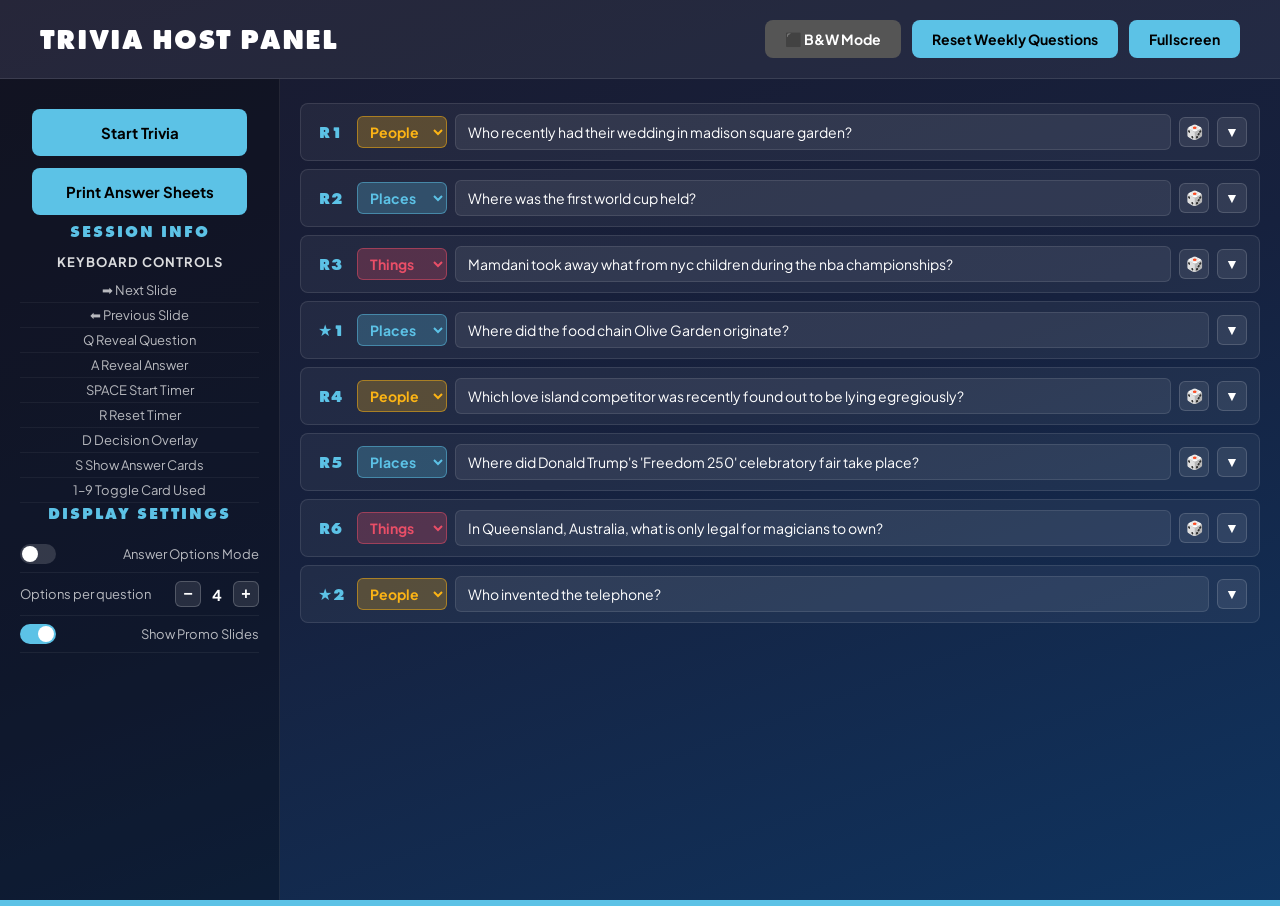
==== index.html @ 0809a180 "adding previous files to repo" ====
<!DOCTYPE html>
<html lang="en">

<head>
  <meta charset="UTF-8">
  <title>Trivia Host</title>
  <link rel="stylesheet" href="style.css">
</head>

<body>

  <div id="editor">

    <header id="editorHeader">
      <h1>Trivia Host Panel</h1>

      <div id="editorHeaderActions">
        <button id="resetWeekly">Reset Weekly Questions</button>
        <button id="fullscreenBtn">Fullscreen</button>
      </div>
    </header>

    <div id="editorLayout">

      <!-- Left side controls -->
      <aside id="editorSidebar">

        <div id="editorActions">
          <button id="startTrivia">Start Trivia</button>
          <button id="printSheetsBtn">Print Answer Sheets</button>
        </div>

        <h3>Session Info</h3>
        <p id="updateNotice" style="display:none;">New weekly trivia available</p>

        <div class="hostTips">
          <h4>Keyboard Controls</h4>
          <ul>
            <li>➡ Next Slide</li>
            <li>⬅ Previous Slide</li>
            <li>Q Reveal Question</li>
            <li>A Reveal Answer</li>
            <li>SPACE Start Timer</li>
            <li>R Reset Timer</li>
            <li>D Decision Overlay</li>
            <li>S Show Answer Cards</li>
            <li>1–9 Toggle Card Used</li>
          </ul>
        </div>

        <h3>Display Settings</h3>

        <div class="settingRow">
          <label class="settingToggle">
            <input type="checkbox" id="toggleAnswerOptions">
            <span class="settingToggleTrack"><span class="settingToggleThumb"></span></span>
            Answer Options Mode
          </label>
        </div>

        <div class="settingRow" id="answerCountRow">
          <label class="settingLabel">Options per question</label>
          <div class="settingCountWrap">
            <button class="settingCountBtn" id="answerCountMinus">−</button>
            <span id="answerCountVal">4</span>
            <button class="settingCountBtn" id="answerCountPlus">+</button>
          </div>
        </div>

        <div class="settingRow">
          <label class="settingToggle">
            <input type="checkbox" id="togglePromos" checked>
            <span class="settingToggleTrack"><span class="settingToggleThumb"></span></span>
            Show Promo Slides
          </label>
        </div>

      </aside>

      <!-- Right side question editor -->
      <main id="editorFields"></main>

    </div>

  </div>

  <div id="presentation" style="display:none">
    <!-- Control Buttons -->
    <button id="backBtn" class="top-left">Main Menu</button>
    <button id="fullscreenBtnPresentation" class="top-right">Fullscreen</button>

    <!-- Slide Content -->
    <div id="slide"></div>

    <!-- Timer Bar -->
    <div id="timerBarContainer">
      <div id="timerTextBg">30 SECONDS</div>
      <div id="timerBar">
        <div id="timerText">30 SECONDS</div>
      </div>
    </div>

    <!-- Decision Overlay -->
    <div id="decisionOverlay" style="display:none;">
      <div id="decisionBox">
        <h2>Choose Your Decision</h2>
        <button id="makePeaceBtn">Make Peace
          <p>1 point each</p>
        </button>
        <button id="doubleBtn">Double or Nothing
          <p>2 points to winner</p>
        </button>
        <img id="decisionGif" src="img/decision.gif" alt="">
      </div>
    </div>
  </div>

  <script src="js/timer.js"></script>
  <script src="js/app.js"></script>
</body>

</html>
---- style.css ----
/* ─── Google Fonts ─────────────────────────────────────────── */
@import url('https://fonts.googleapis.com/css2?family=Nunito:wght@400;700;900&display=swap');
@import url('https://fonts.googleapis.com/css2?family=Plus+Jakarta+Sans:ital,wght@0,200..800;1,200..800&display=swap');

/* ─── Custom Font ───────────────────────────────────────────── */
@font-face {
  font-family: 'PathologicalPT';
  src: url('../fonts/PathologicalPT-ExtraBold.otf') format('opentype');
  font-weight: 900;
  font-style: normal;
}

/* ─── Variables ─────────────────────────────────────────────── */
:root {
  --white: #ffffff;
  --offwhite: rgba(255, 255, 255, 0.85);
  --pill-bg: rgba(255, 255, 255, 0.18);
  --pill-border: rgba(255, 255, 255, 0.6);
  --gold: #ffd94a;
  --cat-people: #FCB415;
  --cat-places: #5CC2E6;
  --cat-things: #E94E67;
}

/* ─── Reset & Base ──────────────────────────────────────────── */
*,
*::before,
*::after {
  box-sizing: border-box;
  margin: 0;
  padding: 0;
}

html,
body {
  height: 100%;
  font-family: 'Plus Jakarta Sans', sans-serif;
  background: #5CC2E6;
  color: var(--white);
  text-align: center;
  overflow: hidden;
}

/* ══════════════════════════════════════════════════════════════
   EDITOR
══════════════════════════════════════════════════════════════ */

#editor {
  background: linear-gradient(160deg, #1a1a2e, #16213e, #0f3460);
  min-height: 100vh;
  overflow-y: auto;
}

#editorHeader {
  display: flex;
  justify-content: space-between;
  align-items: center;
  padding: 20px 40px;
  background: rgba(255, 255, 255, 0.05);
  border-bottom: 1px solid rgba(255, 255, 255, 0.1);
}

#editorHeader h1 {
  font-family: 'PathologicalPT', Plus Jakarta Sans, sans-serif;
  font-size: 28px;
  color: var(--white);
  letter-spacing: 1px;
}

#editorHeaderActions button,
#editorActions button {
  background: #5CC2E6;
  color: #000;
  border: none;
  border-radius: 8px;
  padding: 10px 20px;
  font-family: Plus Jakarta Sans, sans-serif;
  font-weight: 700;
  font-size: 14px;
  cursor: pointer;
  transition: transform 0.15s, background 0.15s;
  margin-left: 8px;
}

#editorHeaderActions button:hover,
#editorActions button:hover {
  background: #7de8ff;
  transform: scale(1.05);
}

/* B&W toggle button */
#bwToggleBtn {
  background: #555 !important;
  color: #fff !important;
}

#bwToggleBtn.active {
  background: #fff !important;
  color: #000 !important;
  outline: 2px solid #fff;
}

#editorActions button {
  width: 90%;
  padding: 14px;
  margin: 6px 0;
  font-size: 15px;
}

#editorLayout {
  display: grid;
  grid-template-columns: 280px 1fr;
  height: calc(100vh - 73px);
}

#editorSidebar {
  background: rgba(0, 0, 0, 0.3);
  padding: 24px 20px;
  border-right: 1px solid rgba(255, 255, 255, 0.08);
  overflow-y: auto;
}

#editorSidebar h3 {
  font-family: 'PathologicalPT', sans-serif;
  font-size: 16px;
  color: #5CC2E6;
  text-transform: uppercase;
  letter-spacing: 2px;
  margin-bottom: 12px;
}

.hostTips h4 {
  font-size: 13px;
  color: var(--offwhite);
  margin-bottom: 8px;
  text-transform: uppercase;
  letter-spacing: 1px;
}

.hostTips ul {
  list-style: none;
  padding: 0;
}

.hostTips li {
  font-size: 13px;
  color: rgba(255, 255, 255, 0.7);
  padding: 4px 0;
  border-bottom: 1px solid rgba(255, 255, 255, 0.05);
}

/* ── Sidebar settings ────────────────────────────────────── */
.settingRow {
  display: flex;
  align-items: center;
  justify-content: space-between;
  padding: 8px 0;
  border-bottom: 1px solid rgba(255, 255, 255, 0.05);
}

.settingLabel {
  font-size: 13px;
  color: rgba(255, 255, 255, 0.7);
}

/* Toggle switch */
.settingToggle {
  display: flex;
  align-items: center;
  gap: 10px;
  font-size: 13px;
  color: rgba(255, 255, 255, 0.7);
  cursor: pointer;
  width: 100%;
}

.settingToggle input[type="checkbox"] {
  display: none;
}

.settingToggleTrack {
  width: 36px;
  height: 20px;
  background: rgba(255, 255, 255, 0.15);
  border-radius: 999px;
  position: relative;
  flex-shrink: 0;
  transition: background 0.2s;
}

.settingToggle input:checked+.settingToggleTrack {
  background: #5CC2E6;
}

.settingToggleThumb {
  position: absolute;
  top: 3px;
  left: 3px;
  width: 14px;
  height: 14px;
  background: #fff;
  border-radius: 50%;
  transition: transform 0.2s;
}

.settingToggle input:checked+.settingToggleTrack .settingToggleThumb {
  transform: translateX(16px);
}

/* Count stepper */
.settingCountWrap {
  display: flex;
  align-items: center;
  gap: 8px;
}

.settingCountBtn {
  width: 26px;
  height: 26px;
  background: rgba(255, 255, 255, 0.1);
  border: 1px solid rgba(255, 255, 255, 0.2);
  border-radius: 6px;
  color: #fff;
  font-size: 16px;
  font-weight: 700;
  cursor: pointer;
  display: flex;
  align-items: center;
  justify-content: center;
  transition: background 0.15s;
  padding: 0;
}

.settingCountBtn:hover {
  background: rgba(255, 255, 255, 0.2);
}

#answerCountVal {
  font-size: 16px;
  font-weight: 700;
  color: #fff;
  min-width: 20px;
  text-align: center;
}

/* B&W sidebar overrides */
body.bw-mode .settingToggleTrack {
  background: #333;
}

body.bw-mode .settingToggle input:checked+.settingToggleTrack {
  background: #fff;
}

body.bw-mode .settingToggleThumb {
  background: #000;
}

body.bw-mode .settingToggle input:checked+.settingToggleTrack .settingToggleThumb {
  background: #000;
}

body.bw-mode .settingCountBtn {
  background: #222;
  border-color: #555;
}

body.bw-mode #answerCountVal {
  color: #fff;
}

#updateNotice {
  background: var(--gold);
  color: #000;
  font-weight: 700;
  border-radius: 6px;
  padding: 8px 12px;
  font-size: 13px;
  margin-bottom: 12px;
}

#editorFields {
  overflow-y: auto;
  padding: 16px 20px;
  display:inline;
  flex-direction: column;
  gap: 6px;
}

/* ── Inline question row ─────────────────────────────────── */
.qrow {
  background: rgba(255, 255, 255, 0.05);
  border: 1px solid rgba(255, 255, 255, 0.1);
  border-radius: 8px;
  margin-top: 8px;
  overflow: hidden;
}

.qrow-main {
  display: flex;
  align-items: center;
  gap: 8px;
  padding: 10px 12px;
}

.qrow-label {
  font-family: 'PathologicalPT', sans-serif;
  font-size: 16px;
  color: #5CC2E6;
  letter-spacing: 1px;
  min-width: 36px;
  flex-shrink: 0;
}

.qrow-cat {
  flex-shrink: 0;
  width: 90px;
  background: rgba(255, 255, 255, 0.08);
  border: 1px solid rgba(255, 255, 255, 0.15);
  border-radius: 6px;
  padding: 5px 8px;
  color: white;
  font-family: Plus Jakarta Sans, sans-serif;
  font-size: 14px;
  font-weight: 700;
  cursor: pointer;
}

/* Category colour tints on the select */
.qrow-cat.cat-people {
  background: rgba(252, 180, 21, 0.25);
  border-color: rgba(252, 180, 21, 0.5);
  color: #FCB415;
}

.qrow-cat.cat-places {
  background: rgba(92, 194, 230, 0.25);
  border-color: rgba(92, 194, 230, 0.5);
  color: #5CC2E6;
}

.qrow-cat.cat-things {
  background: rgba(233, 78, 103, 0.25);
  border-color: rgba(233, 78, 103, 0.5);
  color: #E94E67;
}

.qrow-cat option {
  background: #1a1a2e;
  color: white;
}

.qrow-question {
  flex: 1;
  background: rgba(255, 255, 255, 0.07);
  border: 1px solid rgba(255, 255, 255, 0.1);
  border-radius: 6px;
  padding: 8px 12px;
  color: white;
  font-family: Plus Jakarta Sans, sans-serif;
  font-size: 14px;
  min-width: 0;
}

.qrow-question:focus {
  outline: none;
  border-color: #5CC2E6;
  background: rgba(92, 194, 230, 0.1);
}

.qrow-rand,
.qrow-toggle {
  flex-shrink: 0;
  background: rgba(255, 255, 255, 0.08);
  border: 1px solid rgba(255, 255, 255, 0.15);
  border-radius: 6px;
  color: white;
  font-size: 14px;
  width: 30px;
  height: 30px;
  display: flex;
  align-items: center;
  justify-content: center;
  cursor: pointer;
  padding: 0;
  transition: background 0.15s;
}

.qrow-rand:hover {
  background: rgba(255, 255, 255, 0.18);
}

.qrow-toggle:hover {
  background: rgba(255, 255, 255, 0.18);
}

.qrow-rand:disabled {
  opacity: 0.4;
  cursor: not-allowed;
}

/* Answer row — hidden until toggled */
.qrow-answer {
  padding: 0 10px 8px;
  display: flex;
}

.qrow-answer input {
  flex: 1;
  background: rgba(255, 255, 255, 0.07);
  border: 1px solid rgba(255, 255, 255, 0.1);
  border-radius: 6px;
  padding: 6px 10px;
  color: rgba(255, 255, 255, 0.7);
  font-family: Plus Jakarta Sans, sans-serif;
  font-size: 14px;
}

.qrow-answer input:focus {
  outline: none;
  border-color: #5CC2E6;
  background: rgba(92, 194, 230, 0.1);
  color: white;
}

.qrow-answer.hidden {
  display: none;
}

/* ── Answer options section (shown in answers mode) ───────── */
.qrow-ao-section {
  padding: 8px 10px 10px;
  display: flex;
  flex-direction: column;
  gap: 5px;
  border-top: 1px solid rgba(255, 255, 255, 0.06);
}

.qrow-ao-header {
  display: flex;
  align-items: center;
  justify-content: space-between;
  margin-bottom: 4px;
}

.qrow-ao-title {
  font-size: 11px;
  font-weight: 700;
  text-transform: uppercase;
  letter-spacing: 1px;
  color: rgba(255, 255, 255, 0.4);
}

.qrow-ao-randall {
  background: rgba(255, 255, 255, 0.08);
  border: 1px solid rgba(255, 255, 255, 0.15);
  border-radius: 6px;
  color: white;
  font-size: 12px;
  font-weight: 700;
  padding: 3px 8px;
  cursor: pointer;
  transition: background 0.15s;
}

.qrow-ao-randall:hover {
  background: rgba(255, 255, 255, 0.18);
}

.qrow-aorow {
  display: flex;
  align-items: center;
  gap: 6px;
}

.qrow-ao-label {
  font-family: Plus Jakarta Sans, sans-serif;
  font-size: 12px;
  font-weight: 700;
  color: rgba(255, 255, 255, 0.35);
  min-width: 16px;
  text-align: center;
  flex-shrink: 0;
}

.qrow-ao-input {
  flex: 1;
  background: rgba(255, 255, 255, 0.07);
  border: 1px solid rgba(255, 255, 255, 0.1);
  border-radius: 6px;
  padding: 5px 10px;
  color: rgba(255, 255, 255, 0.7);
  font-family: Plus Jakarta Sans, sans-serif;
  font-size: 13px;
}

.qrow-ao-input:focus {
  outline: none;
  border-color: #5CC2E6;
  background: rgba(92, 194, 230, 0.1);
  color: white;
}

.qrow-ao-rand {
  flex-shrink: 0;
  background: rgba(255, 255, 255, 0.08);
  border: 1px solid rgba(255, 255, 255, 0.15);
  border-radius: 6px;
  color: white;
  font-size: 13px;
  width: 28px;
  height: 28px;
  display: flex;
  align-items: center;
  justify-content: center;
  cursor: pointer;
  padding: 0;
  transition: background 0.15s;
}

.qrow-ao-rand:hover {
  background: rgba(255, 255, 255, 0.18);
}

/* B&W overrides */
body.bw-mode .qrow-ao-section {
  border-top-color: #444;
}

body.bw-mode .qrow-ao-input {
  background: #222;
  border-color: #555;
  color: #fff;
}

body.bw-mode .qrow-ao-rand,
body.bw-mode .qrow-ao-randall {
  background: #333;
  border-color: #666;
  color: #fff;
}

/* ── Answer options section (shown in answers mode) ───────── */
.qrow-ao-section {
  padding: 8px 10px 10px;
  display: flex;
  flex-direction: column;
  gap: 5px;
  border-top: 1px solid rgba(255, 255, 255, 0.06);
}

.qrow-ao-header {
  display: flex;
  align-items: center;
  justify-content: space-between;
  margin-bottom: 4px;
}

.qrow-ao-title {
  font-size: 11px;
  font-weight: 700;
  text-transform: uppercase;
  letter-spacing: 1px;
  color: rgba(255, 255, 255, 0.4);
}

.qrow-ao-randall {
  background: rgba(255, 255, 255, 0.08);
  border: 1px solid rgba(255, 255, 255, 0.15);
  border-radius: 6px;
  color: white;
  font-size: 12px;
  font-weight: 700;
  padding: 3px 8px;
  cursor: pointer;
  transition: background 0.15s;
}

.qrow-ao-randall:hover {
  background: rgba(255, 255, 255, 0.18);
}

.qrow-aorow {
  display: flex;
  align-items: center;
  gap: 6px;
}

.qrow-ao-label {
  font-family: Plus Jakarta Sans, sans-serif;
  font-size: 12px;
  font-weight: 700;
  color: rgba(255, 255, 255, 0.35);
  min-width: 16px;
  text-align: center;
  flex-shrink: 0;
}

.qrow-ao-input {
  flex: 1;
  background: rgba(255, 255, 255, 0.07);
  border: 1px solid rgba(255, 255, 255, 0.1);
  border-radius: 6px;
  padding: 5px 10px;
  color: rgba(255, 255, 255, 0.7);
  font-family: Plus Jakarta Sans, sans-serif;
  font-size: 13px;
}

.qrow-ao-input:focus {
  outline: none;
  border-color: #5CC2E6;
  background: rgba(92, 194, 230, 0.1);
  color: white;
}

/* B&W editor overrides for qrow */
body.bw-mode .qrow {
  background: #111;
  border-color: #444;
}

body.bw-mode .qrow-label {
  color: #fff;
}

body.bw-mode .qrow-cat {
  background: #222 !important;
  border-color: #555 !important;
  color: #fff !important;
}

body.bw-mode .qrow-question,
body.bw-mode .qrow-answer input {
  background: #222;
  border-color: #555;
  color: #fff;
}

body.bw-mode .qrow-rand,
body.bw-mode .qrow-toggle {
  background: #333;
  border-color: #666;
  color: #fff;
}

/* ══════════════════════════════════════════════════════════════
   PRESENTATION
══════════════════════════════════════════════════════════════ */
#presentation {
  position: relative;
  width: 100vw;
  height: 100vh;
  background: var(--cat-places);
  background-image: url("img/slides_background.png");
  background-size: cover;
  background-position: center;
  background-repeat: no-repeat;
  /* default */
  overflow: hidden;
  display: flex;
  flex-direction: column;
  align-items: center;
  transition: background 0.4s ease;
}

/* Category background colours */
#presentation.cat-people {
  background: var(--cat-people);
}

#presentation.cat-places {
  background: var(--cat-places);
}

#presentation.cat-things {
  background: var(--cat-things);
}

/* Radial highlight */
#presentation::before {
  content: '';
  position: absolute;
  inset: 0;
  background: radial-gradient(ellipse 70% 55% at 50% 45%,
      rgba(255, 255, 255, 0.13) 0%, transparent 70%);
  pointer-events: none;
  z-index: 0;
}

/* ── B&W mode ─────────────────────────────────────────────── */

/* Editor in B&W */
body.bw-mode #editor {
  background: #000;
}

body.bw-mode #editorHeader {
  background: #111;
  border-bottom-color: #444;
}

body.bw-mode #editorHeader h1 {
  color: #fff;
}

body.bw-mode #editorSidebar {
  background: #111;
  border-right-color: #444;
}

body.bw-mode #editorSidebar h3 {
  color: #fff;
}

body.bw-mode .hostTips li {
  color: #ccc;
  border-bottom-color: #333;
}

body.bw-mode .hostTips h4 {
  color: #fff;
}

body.bw-mode .questionCard {
  background: #111;
  border-color: #444;
}

body.bw-mode .questionCard h3 {
  color: #fff;
}

body.bw-mode .questionCard label {
  color: #aaa;
}

body.bw-mode .questionCard input,
body.bw-mode .questionCard select {
  background: #222;
  border-color: #555;
  color: #fff;
}

body.bw-mode .questionCard select option {
  background: #222;
}

body.bw-mode #editorHeaderActions button,
body.bw-mode #editorActions button {
  background: #fff;
  color: #000;
}

body.bw-mode #editorHeaderActions button:hover,
body.bw-mode #editorActions button:hover {
  background: #ddd;
}

body.bw-mode #bwToggleBtn {
  background: #fff !important;
  color: #000 !important;
}

body.bw-mode #bwToggleBtn.active {
  background: #fff !important;
  color: #000 !important;
  outline: 2px solid #fff;
}

/* Presentation in B&W — black bg, white fg */
body.bw-mode #presentation,
body.bw-mode #presentation.cat-people,
body.bw-mode #presentation.cat-places,
body.bw-mode #presentation.cat-things {
  background: #000;
}

body.bw-mode #presentation::before {
  display: none;
}

body.bw-mode #slide h1,
body.bw-mode .tutorial-text,
body.bw-mode .promo {
  color: #fff;
}

body.bw-mode #answer {
  background: #fff;
  color: #000;
}

body.bw-mode #timerBarContainer {
  background: rgba(255, 255, 255, 0.1);
  border-color: #fff;
}

body.bw-mode #timerBar {
  background: #fff;
}

body.bw-mode #timerTextBg {
  color: #000;
}

body.bw-mode #timerText {
  color: #000;
}

/* B&W cat pill */
body.bw-mode .cat-pill {
  background: rgba(255, 255, 255, 0.12);
  border-color: rgba(255, 255, 255, 0.5);
}

body.bw-mode .cat-pill-icon img {
  filter: brightness(0) invert(1);
}

body.bw-mode .cat-pill-label {
  color: #fff;
}

/* B&W promo frame + score gif */
body.bw-mode .promo-frame {
  background: rgba(255, 255, 255, 0.08);
  border-color: rgba(255, 255, 255, 0.4);
}

body.bw-mode .score-gif {
  filter: grayscale(1) contrast(1.2);
}

/* B&W progress items — colours set by JS, badge filter only */
body.bw-mode .prog-badge {
  filter: brightness(0) invert(1) !important;
}

body.bw-mode .top-left,
body.bw-mode .top-right {
  background: rgba(255, 255, 255, 0.12);
  color: #fff;
  border-color: rgba(255, 255, 255, 0.5);
}

body.bw-mode #decisionOverlay {
  background: rgba(0, 0, 0, 0.95);
}

body.bw-mode #decisionBox {
  background: #111;
  border-color: #fff;
}

body.bw-mode #decisionBox h2 {
  color: #fff;
}

body.bw-mode #decisionBox button {
  background: #fff;
  color: #000;
}

body.bw-mode #decisionBox button:hover {
  background: #ddd;
  color: #000;
}


/* ── Progress Indicator ───────────────────────────────────── */
#progressBar {
  display: flex;
  align-items: center;
  justify-content: center;
  gap: 14px;
  padding-top: 26px;
  z-index: 10;
  position: relative;
  transition: opacity 0.25s;
}

#progressBar.hidden {
  opacity: 0;
  pointer-events: none;
}

/* Base item */
.prog-item {
  position: relative;
  width: 5rem;
  height: 5rem;
  display: flex;
  align-items: center;
  justify-content: center;
  transition: transform 0.3s;
}

/* Badge hidden on future + done items */
.prog-badge {
  display: none;
}

/* Number: semi-transparent white so it's visible against any category bg */
.prog-item-number {
  position: relative;
  z-index: 2;
  font-family: Plus Jakarta Sans, sans-serif;
  font-weight: 900;
  font-size: 3rem;
  line-height: 1;
  margin-top: 0.1rem;
  color: rgba(255, 255, 255, 0.45);
  transition: color 0.4s;
}

/* Done: full white */
.prog-item.done .prog-item-number {
  color: rgba(255, 255, 255, 1);
}

/* Active: badge shown, scaled up, number colour set by JS to punch through */
.prog-item.active {
  transform: scale(1.18);
}

.prog-item.active .prog-badge {
  display: block;
  position: absolute;
  inset: 0;
  width: 100%;
  height: 100%;
  background-image: url('../img/badge.svg');
  background-size: contain;
  background-repeat: no-repeat;
  background-position: center;
  filter: brightness(0) invert(1);
  z-index: 1;
}

.prog-item.active .prog-item-number {
  color: var(--white);
  /* fallback; JS overrides with category colour */
}

/* Bonus items: same rules, larger star glyph */
.prog-item.bonus {
  width: 5rem;
  height: 5rem;
}

.prog-item.bonus .prog-item-number {
  margin-top: -1rem;
  font-size: 4rem;
}


/* ── Slide Content ────────────────────────────────────────── */
/* Question slides: centred between progress bar top and timer bottom */
#slide {
  position: absolute;
  top: 108px;
  /* below progress bar */
  bottom: 3rem;
  /* above timer */
  left: 0;
  right: 0;
  display: flex;
  flex-direction: column;
  justify-content: center;
  align-items: center;
  padding: 0 80px;
  z-index: 5;
}

/* Non-question slides take full height */
#slide.full-height {
  top: 0;
  bottom: 0;
}

/* ── Category pill ───────────────────────────────────────── */
.cat-pill {
  display: inline-flex;
  align-items: center;
  gap: 10px;
  background: rgba(255, 255, 255, 0.22);
  border: 1.5px solid rgba(255, 255, 255, 0.5);
  border-radius: 999px;
  padding: 8px 22px 8px 14px;
  margin-bottom: 22px;
  backdrop-filter: blur(4px);
}

.cat-pill-icon {
  display: flex;
  align-items: center;
  justify-content: center;
  width: 3rem;
  height: 3rem;
  flex-shrink: 0;
}

.cat-pill-icon img {
  filter: brightness(0) invert(1);
  width: 3rem;
  height: 3rem;
  object-fit: contain;
}

.cat-pill-label {
  font-family: Plus Jakarta Sans, sans-serif;
  font-weight: 700;
  font-size: 1.8rem;
  color: rgba(255, 255, 255, 0.9);
  letter-spacing: 2px;
  text-transform: uppercase;
}

/* ── Title frame (first slide + last slide) ─────────────── */
.title-frame {
  position: relative;
  width: auto;
  height: 100%;
  aspect-ratio: 16 / 9;
  display: flex;
  align-items: center;
  justify-content: center;
  flex-direction: column;
}

.title-img {
  position: relative;
  width: 100%;
  height: 100%;
  object-fit: cover;
  display: block;
  transition: opacity 0.4s ease;
}

.logo-frame {
  display: flex;
  align-items: center;
  justify-content: center;
  flex-direction: row;
  height: 13rem;
}

/* LIARS TRIVIA */
.title-gif {
  position: absolute;
  top: 14.7rem;
  left: 41.1rem;
  height: 23.8rem;
  width: auto;
  rotate: -10deg;
}

/* COMEDY SHOW */
/* .title-gif-wrapper {
  height: 23.8rem;
  width:17rem;
  aspect-ratio: 1 / 1;
  display: flex;
  justify-content: center;
} */

/* .title-gif {
  position:relative;
  height: 100%;
  width: auto;
} */

/* ── Promo frame (promo slides + score slide) ─────────────── */
.promo-frame {
  width: clamp(560px, 82vw, 1200px);
  aspect-ratio: 16 / 9;
  background: rgba(255, 255, 255, 0.15);
  border: 2px solid rgba(255, 255, 255, 0.45);
  border-radius: 16px;
  overflow: hidden;
  margin-bottom: 20px;
  display: flex;
  align-items: center;
  justify-content: center;
  backdrop-filter: blur(4px);
}

.promo-img {
  width: 100%;
  height: 100%;
  object-fit: cover;
  display: block;
  transition: opacity 0.4s ease;
}

/* ── Score slide header ───────────────────────────────────── */
.score-header {
  display: flex;
  align-items: center;
  justify-content: center;
  gap: 20px;
  margin-bottom: 24px;
}

.score-gif {
  height: 12rem;
  width: auto;
  flex-shrink: 0;
}

#slide h1 {
  font-family: 'PathologicalPT', Plus Jakarta Sans, sans-serif;
  font-weight: 900;
  font-size: clamp(36px, 6vw, 80px);
  line-height: 1.05;
  text-transform: uppercase;
  color: var(--white);
  letter-spacing: 1px;
  max-width: 90%;
  transition: filter 0.5s ease, opacity 0.5s ease;
}

/* Question text blur — removed when revealed */
#slide h1.blurred {
  filter: blur(18px);
  opacity: 0.6;
  user-select: none;
}

#slide h1.title-text {
  font-size: 8rem;
  line-height: 1.05;
  color: #fefaef;
}

#slide h2.subtitle-text {
  font-size: 4rem;
  /* line-height: 1.05; */
  color: #fefaef;
  width: 100%;
}

.tutorial-text {
  font-size: clamp(28px, 4vw, 56px) !important;
  font-family: Plus Jakarta Sans, sans-serif !important;
  font-weight: 900 !important;
  text-transform: none !important;
}

.tutorial-frame {
  width: clamp(560px, 82vw, 1200px);
  aspect-ratio: 16 / 9;
  background: rgba(255, 255, 255, 0.15);
  border: 2px solid rgba(255, 255, 255, 0.45);
  border-radius: 16px;
  overflow: hidden;
  margin-bottom: 20px;
  margin-top: 20px;
  display: flex;
  align-items: center;
  justify-content: center;
  backdrop-filter: blur(4px);
}

.tutorial-img {
  width: 100%;
  height: 100%;
  object-fit: cover;
  display: block;
  transition: opacity 0.4s ease;
}

.promo {
  font-family: 'PathologicalPT', sans-serif !important;
  font-size: clamp(24px, 3.5vw, 52px) !important;
  color: var(--white);
  text-transform: uppercase;
}

#answer {
  font-family: Plus Jakarta Sans, sans-serif;
  font-weight: 900;
  font-size: clamp(24px, 3.5vw, 48px);
  color: rgba(255, 255, 255, 0.95);
  background: rgba(255, 255, 255, 0.22);
  border-radius: 12px;
  padding: 10px 36px;
  margin-top: 28px;
  transition: opacity 0.4s;
  backdrop-filter: blur(4px);
}

/* ── Slide Entrance Motion ─────────────────────────────────── */

#slide {
  transition: opacity 0.25s ease;
}

.slide-enter {
  animation: slideEnter 420ms cubic-bezier(.2,.8,.2,1);
}

.question-animate {
  animation: questionFadeUp 520ms cubic-bezier(.2,.8,.2,1);
}

.answer-cards-grid .answer-card {
  opacity: 0;
  animation:
    cardFloat var(--float-dur, 5s) ease-in-out infinite,
    cardEnter 520ms cubic-bezier(.2,.8,.2,1) forwards;
  animation-delay:
    var(--float-delay, 0s),
    calc(var(--card-stagger, 0) * 80ms);
}

#questionText,
#answer {
  transition: opacity 0.35s ease, transform 0.35s ease, filter 0.35s ease;
}

#answer {
  transform: translateY(10px);
}

#answer[style*="opacity: 1"] {
  transform: translateY(0);
}

/* ── Keyframes ─────────────────────────────────────────────── */

@keyframes slideEnter {
  0% {
    opacity: 0;
    transform: translateY(18px) scale(0.99);
  }
  100% {
    opacity: 1;
    transform: translateY(0) scale(1);
  }
}

@keyframes questionFadeUp {
  0% {
    opacity: 0;
    transform: translateY(16px);
    filter: blur(10px);
  }
  100% {
    opacity: 1;
    transform: translateY(0);
    filter: blur(0);
  }
}

@keyframes cardEnter {
  0% {
    opacity: 0;
    transform: rotate(var(--card-rot, 0deg)) translateY(28px) scale(0.94);
  }
  100% {
    opacity: 1;
    transform: rotate(var(--card-rot, 0deg)) translateY(0) scale(1);
  }
}


/* ── Timer Bar — fixed to lower third ────────────────────── */
#timerBarContainer {
  position: absolute;
  bottom: 40px;
  left: 50%;
  transform: translateX(-50%);
  width: 80%;
  max-width: 1200px;
  height: 120px;
  background: var(--pill-bg);
  border: 2.5px solid var(--pill-border);
  border-radius: 32px;
  overflow: visible;
  /* allow pulse to grow slightly outside */
  z-index: 10;
  transition: opacity 0.3s;
  overflow: hidden;
}

#timerBar {
  position: absolute;
  top: 0;
  left: 0;
  height: 100%;
  width: 100%;
  background: rgba(255, 255, 255, 1);
  /* border-radius: 30px; */
  transition: width 1s linear;
  transform-origin: center;
  overflow: hidden;
  /* clip the inner timerText to the bar's bounds */
}

/* Pulse on low time — size only, no colour change */
@keyframes timerPulse {

  0% {
    transform: scale(1, 1);
    box-shadow: none;
  }
  30% {
    transform: scale(1.4, 1.5);
    box-shadow: 0 0 0 4px rgba(255, 255, 255, 0.3);
  }
  70% {
    transform: scale(1, 1);
    box-shadow: none;
  }
}

#timerTextBg.pulse {
  animation: timerPulse 1s ease-in-out infinite;
}

#timerTextBg {
  position: absolute;
  inset: 0;
  display: flex;
  align-items: center;
  justify-content: center;
  font-family: Plus Jakarta Sans, sans-serif;
  font-weight: 900;
  font-size: 4rem;
  color: rgba(255, 255, 255, 0.9);
  letter-spacing: 3px;
  text-transform: uppercase;
  pointer-events: none;
  z-index: 0;
}

/* Foreground text — inside the bar, clipped to white area, shows dark colour.
   Width matches the container so text stays centred as the bar shrinks. */
#timerText {
  position: absolute;
  top: 0;
  left: 0;
  bottom: 0;
  /* Stretch to the container width regardless of the bar's current width */
  width: 80vw;
  max-width: 1200px;
  display: flex;
  align-items: center;
  justify-content: center;
  font-family: Plus Jakarta Sans, sans-serif;
  font-weight: 900;
  font-size: 4rem;
  color: var(--pill-bg);
  letter-spacing: 3px;
  text-transform: uppercase;
  pointer-events: none;
  z-index: 1;
}


/* ── Slide GIF ────────────────────────────────────────────── */
#questionWrap {
  position: relative;
  display: flex;
  justify-content: center;
  align-items: center;
}

#slideGif {
  position: absolute;
  /* centred over the question text */
  top: 50%;
  left: 50%;
  transform: translate(-50%, -50%);
  height: 26rem;
  width: auto;
  border-radius: 12px;
  z-index: 10;
  pointer-events: none;
  opacity: 1;
  transition: opacity 0.4s ease;
}

/* B&W AO section overrides */
body.bw-mode .qrow-ao-section {
  border-top-color: #444;
}

body.bw-mode .qrow-ao-input {
  background: #222;
  border-color: #555;
  color: #fff;
}

body.bw-mode .qrow-ao-randall {
  background: #333;
  border-color: #666;
  color: #fff;
}

/* ── Answer Cards (In-Question Mode) ───────────────────────── */

.question-wrap-with-cards {
  display: flex;
  flex-direction: column;
  align-items: center;
  gap: 2rem;
  width: 100%;
  max-width: 1200px;
  margin: 0 auto;
}

.answer-cards-grid {
  width: auto;
  display: grid;
  grid-template-columns: repeat(3, minmax(18rem, 1fr));
  gap: 1.2rem;
}

.answer-card {
  perspective: 1200px;
  width: 100%;
  min-height: 120px;
  aspect-ratio: 1 / 1;
  cursor: pointer;
  transform: rotate(var(--card-rot, 0deg));
  animation: cardFloat var(--float-dur, 5s) ease-in-out infinite;
  animation-delay: var(--float-delay, 0s);
  transition: opacity 0.25s ease;
}

.answer-card.used {
  opacity: 0.38 !important;
}

.answer-card-inner {
  position: relative;
  width: 100%;
  height: 100%;
  min-height: 120px;
  transition: transform 0.7s cubic-bezier(.2,.8,.2,1);
  transform-style: preserve-3d;
}

.answer-card.flipped .answer-card-inner {
  transform: rotateY(180deg);
}

.answer-card-face {
  position: absolute;
  inset: 0;
  border-radius: 22px;
  display: flex;
  align-items: center;
  justify-content: center;
  padding: 1.2rem 1.4rem;
  backface-visibility: hidden;
  -webkit-backface-visibility: hidden;
  box-shadow: 0 12px 40px rgba(0,0,0,0.22);
  text-align: center;
  overflow: hidden;
}

.answer-card-front {
  background: rgba(255,255,255,0.12);
  border: 2px solid rgba(255,255,255,0.18);
  backdrop-filter: blur(10px);
}

.answer-card-back {
  background: rgba(255,255,255,0.96);
  color: #111;
  transform: rotateY(180deg);
}

.answer-card-text {
  font-size: clamp(2.8rem, 1.8vw, 1.4rem);
  font-weight: 700;
  line-height: 1.25;
}

/* B&W mode */
body.bw-mode .answer-card-front {
  background: #000;
  border: 2px solid rgba(255,255,255,0.8);
  backdrop-filter: none;
}

body.bw-mode .answer-card-back {
  background: #fff;
}

body.bw-mode .answer-card-text {
  color: #000;
}

/* ── Sprite Sheet Front ────────────────────────────────────── */

.answer-card-sprite {
  height: min(16rem, 22vh);
  width: auto;
  aspect-ratio: 4 / 3;
  background-image: url("img/question.png");
  background-repeat: no-repeat;
  background-size: 500% 3000%;
  background-position:
    calc(var(--sprite-col) * 25%)
    calc(var(--sprite-row) * (100% / 29));
  image-rendering: auto;
  filter: drop-shadow(0 6px 14px rgba(0,0,0,0.2));
}

/* ── Motion ─────────────────────────────────────────────────── */

@keyframes cardFloat {
  0%   { transform: rotate(var(--card-rot, 0deg)) translate(0px, 0px); }
  25%  { transform: rotate(calc(var(--card-rot, 0deg) + 0.4deg)) translate(var(--float-x, 6px), calc(var(--float-y, 4px) * -0.5)); }
  50%  { transform: rotate(calc(var(--card-rot, 0deg) - 0.3deg)) translate(calc(var(--float-x, 6px) * -0.4), var(--float-y, 4px)); }
  75%  { transform: rotate(calc(var(--card-rot, 0deg) + 0.25deg)) translate(calc(var(--float-x, 6px) * 0.5), calc(var(--float-y, 4px) * -0.35)); }
  100% { transform: rotate(var(--card-rot, 0deg)) translate(0px, 0px); }
}

/* Optional hover lift */
.answer-card:hover {
  filter: brightness(1.04);
}

/* Responsive */
@media (max-width: 900px) {
  .answer-cards-grid {
    grid-template-columns: 1fr;
  }

  .answer-card,
  .answer-card-inner {
    min-height: 100px;
  }

  .answer-card-sprite {
    width: 60px;
    height: 60px;
  }
}

/* ── Sidebar setting rows ─────────────────────────────────── */
.settingRow {
  display: flex;
  align-items: center;
  justify-content: space-between;
  padding: 8px 0;
  border-bottom: 1px solid rgba(255, 255, 255, 0.06);
}

.settingLabel {
  font-size: 13px;
  color: rgba(255, 255, 255, 0.7);
}

.settingToggle {
  display: flex;
  align-items: center;
  gap: 10px;
  font-size: 13px;
  color: rgba(255, 255, 255, 0.7);
  cursor: pointer;
  user-select: none;
  width: 100%;
  justify-content: space-between;
}

.settingToggle input {
  display: none;
}

.settingToggleTrack {
  width: 36px;
  height: 20px;
  background: rgba(255, 255, 255, 0.15);
  border-radius: 999px;
  position: relative;
  transition: background 0.2s;
  flex-shrink: 0;
}

.settingToggle input:checked+.settingToggleTrack {
  background: #5CC2E6;
}

.settingToggleThumb {
  position: absolute;
  top: 2px;
  left: 2px;
  width: 16px;
  height: 16px;
  background: #fff;
  border-radius: 50%;
  transition: transform 0.2s;
}

.settingToggle input:checked+.settingToggleTrack .settingToggleThumb {
  transform: translateX(16px);
}

.settingCountWrap {
  display: flex;
  align-items: center;
  gap: 8px;
}

.settingCountBtn {
  background: rgba(255, 255, 255, 0.1);
  border: 1px solid rgba(255, 255, 255, 0.2);
  border-radius: 6px;
  color: white;
  width: 26px;
  height: 26px;
  font-size: 16px;
  cursor: pointer;
  display: flex;
  align-items: center;
  justify-content: center;
  transition: background 0.15s;
  padding: 0;
}

.settingCountBtn:hover {
  background: rgba(255, 255, 255, 0.2);
}

#answerCountVal {
  font-size: 15px;
  font-weight: 700;
  color: white;
  min-width: 16px;
  text-align: center;
}

/* B&W sidebar overrides */
body.bw-mode .settingToggleTrack {
  background: #333;
}

body.bw-mode .settingToggle input:checked+.settingToggleTrack {
  background: #fff;
}

body.bw-mode .settingToggleThumb {
  background: #000;
}

body.bw-mode .settingToggle input:checked+.settingToggleTrack .settingToggleThumb {
  background: #000;
}

body.bw-mode .settingCountBtn {
  background: #222;
  border-color: #555;
}

body.bw-mode .settingLabel,
body.bw-mode .settingToggle {
  color: #ccc;
}

/* ── Answer Option Cards ─────────────────────────────────── */
.answer-options-wrap {
  position: absolute;
  bottom: 130px;
  /* above timer */
  left: 50%;
  transform: translateX(-50%);
  display: flex;
  gap: 16px;
  z-index: 20;
  width: 90%;
  max-width: 1100px;
  justify-content: center;
}

.answer-option-card {
  background: var(--white);
  border-radius: 20px;
  flex: 1;
  min-width: 0;
  padding: 20px 16px 20px;
  display: flex;
  flex-direction: column;
  align-items: center;
  justify-content: center;
  gap: 10px;
  min-height: 100px;
  box-shadow: 0 8px 32px rgba(0, 0, 0, 0.15);
  /* Slide up from below */
  animation: cardSlideUp 0.35s cubic-bezier(0.34, 1.56, 0.64, 1) both;
  transition: opacity 0.3s ease;
  cursor: default;
}

.answer-option-card.used {
  opacity: 0.3;
}

@keyframes cardSlideUp {
  from {
    transform: translateY(60px);
    opacity: 0;
  }

  to {
    transform: translateY(0);
    opacity: 1;
  }
}

.answer-option-num {
  font-family: Plus Jakarta Sans, sans-serif;
  font-weight: 900;
  font-size: 13px;
  color: rgba(0, 0, 0, 0.2);
  line-height: 1;
}

.answer-option-text {
  font-family: Plus Jakarta Sans, sans-serif;
  font-weight: 700;
  font-size: clamp(24px, 2.8vw, 48px);
  color: #1a1a1a;
  text-align: center;
  line-height: 1.25;
}

/* Colour the number to match category bg — set inline via JS bg classes */
#presentation.cat-people .answer-option-text {
  color: #5a3a00;
}

#presentation.cat-places .answer-option-text {
  color: #003a55;
}

#presentation.cat-things .answer-option-text {
  color: #4a0010;
}

/* B&W mode cards */
body.bw-mode .answer-option-card {
  background: #fff;
}

body.bw-mode .answer-option-text {
  color: #000;
}

body.bw-mode .answer-option-num {
  color: rgba(0, 0, 0, 0.3);
}

/* ── Decision Overlay ─────────────────────────────────────── */
#decisionOverlay {
  position: fixed;
  inset: 0;
  background: rgba(0, 0, 0, 0.2);
  backdrop-filter: blur(24px);
  display: flex;
  justify-content: center;
  align-items: center;
  z-index: 2000;
}

#decisionBox {
  background: rgba(255, 255, 255, 0.12);
  border: 2px solid rgba(255, 255, 255, 0.4);
  border-radius: 24px;
  padding: 48px 56px;
  padding-bottom: 200px;
  width: 70%;
  text-align: center;
  backdrop-filter: blur(12px);
}

#decisionBox h2 {
  font-family: 'PathologicalPT', sans-serif;
  font-size: 48px;
  color: var(--white);
  margin-bottom: 32px;
  letter-spacing: 1px;
}

#decisionBox button {
  font-family: Plus Jakarta Sans, sans-serif;
  font-weight: 900;
  font-size: 38px;
  padding: 20px 40px;
  margin: 10px;
  background: var(--white);
  color: #1a8fad;
  border: none;
  border-radius: 999px;
  cursor: pointer;
  transition: transform 0.2s, background 0.2s;
  display: inline-flex;
  flex-direction: column;
  align-items: center;
  gap: 4px;
  min-width: 220px;
}

#decisionBox button p {
  font-size: 24px;
  font-weight: 700;
  opacity: 0.6;
  margin: 0;
}

#decisionBox button:hover {
  background: var(--white);
  color: #333;
  transform: scale(1.06);
}

#decisionGif {
  position: fixed;
  /* centred over the question text */
  top: 50%;
  left: 50%;
  transform: translate(-50%, -12%);
  height: auto;
  width: 50%;
  /* border-radius: 12px; */
  z-index: 10;
  pointer-events: none;
  opacity: 1;
  transition: opacity 0.4s ease;
}


/* ── Fixed presentation nav buttons ──────────────────────── */
.top-left,
.top-right {
  position: fixed;
  z-index: 1000;
  padding: 8px 18px;
  font-family: Plus Jakarta Sans, sans-serif;
  font-weight: 700;
  font-size: 14px;
  background: rgba(255, 255, 255, 0.18);
  color: var(--white);
  border: 1.5px solid rgba(255, 255, 255, 0.5);
  border-radius: 999px;
  cursor: pointer;
  backdrop-filter: blur(6px);
  opacity: 0;
  transition: background 0.2s, opacity 0.4s ease;
}

/* Shown when cursor is active */
#presentation.cursor-active .top-left,
#presentation.cursor-active .top-right {
  opacity: 1;
}

.top-left:hover,
.top-right:hover {
  background: rgba(255, 255, 255, 0.35);
}

.top-left {
  top: 20px;
  left: 20px;
}

.top-right {
  top: 20px;
  right: 20px;
}
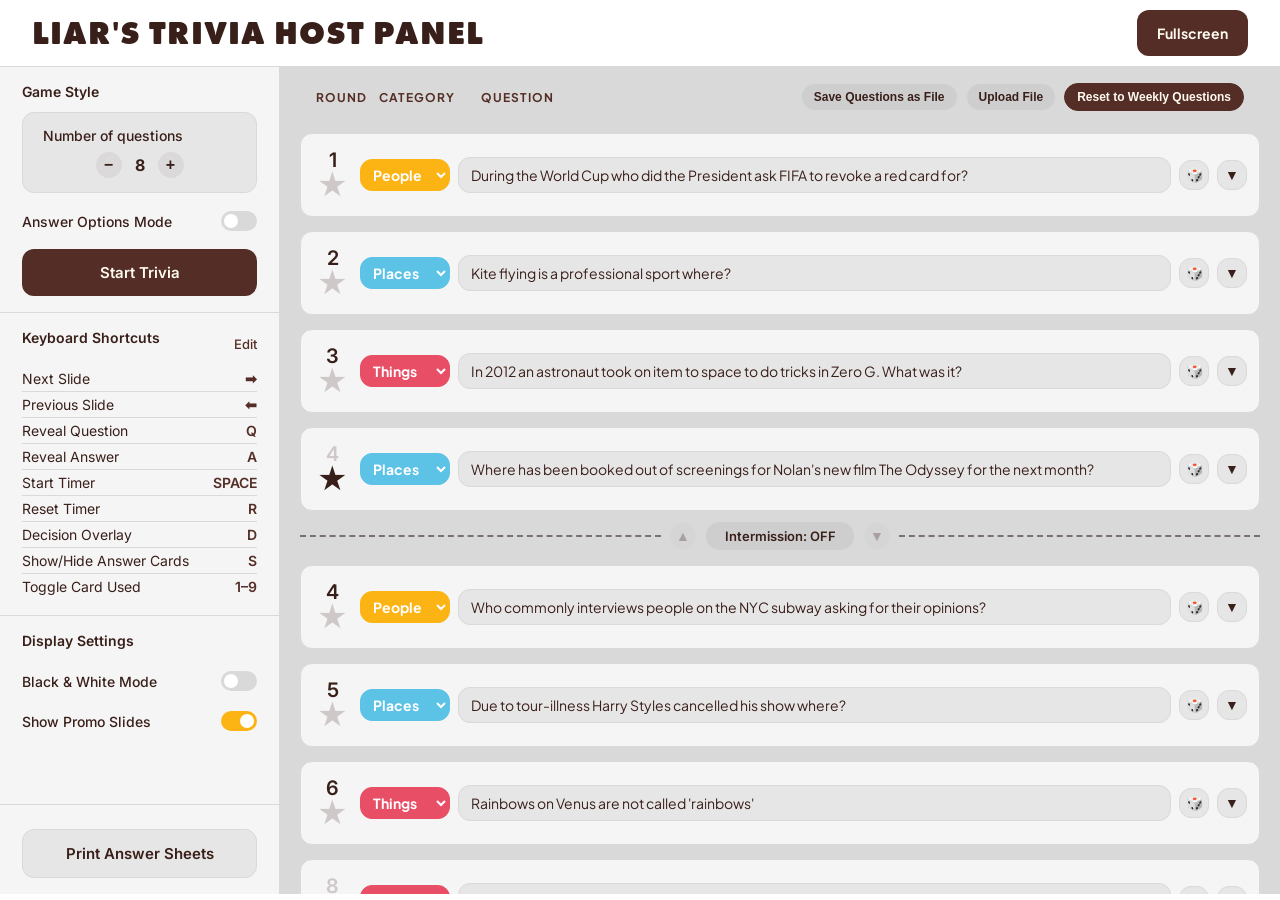
==== commit c7b1af0c: "Reconfigured Host Panel - custom keyboard shortcuts - custom intermission placement - custom questio" ====
--- a/index.html
+++ b/index.html
@@ -12,73 +12,103 @@
   <div id="editor">
 
     <header id="editorHeader">
-      <h1>Trivia Host Panel</h1>
-
+      <h1>Liar's Trivia Host Panel</h1>
       <div id="editorHeaderActions">
-        <button id="resetWeekly">Reset Weekly Questions</button>
         <button id="fullscreenBtn">Fullscreen</button>
       </div>
     </header>
 
     <div id="editorLayout">
 
-      <!-- Left side controls -->
+      <!-- Left sidebar -->
       <aside id="editorSidebar">
 
-        <div id="editorActions">
-          <button id="startTrivia">Start Trivia</button>
-          <button id="printSheetsBtn">Print Answer Sheets</button>
+        <div class="sidebar-section">
+          <h3>Game Style</h3>
+
+          <div class="settingCard" id="questionCountRow">
+            <label class="settingCardLabel">Number of questions</label>
+            <div class="settingCountWrap">
+              <button class="settingCountBtn" id="questionCountMinus">−</button>
+              <span id="questionCountVal">8</span>
+              <button class="settingCountBtn" id="questionCountPlus">+</button>
+            </div>
+          </div>
+
+          <div class="settingRow">
+            <label class="settingToggle">
+              <input type="checkbox" id="toggleAnswerOptions">
+              <span class="settingToggleTrack"><span class="settingToggleThumb"></span></span>
+              Answer Options Mode
+            </label>
+          </div>
+
+          <div class="settingCard" id="answerCountRow">
+            <label class="settingCardLabel">Options per question</label>
+            <div class="settingCountWrap">
+              <button class="settingCountBtn" id="answerCountMinus">−</button>
+              <span id="answerCountVal">4</span>
+              <button class="settingCountBtn" id="answerCountPlus">+</button>
+            </div>
+          </div>
+
+          <button id="startTrivia" class="sidebarBtn sidebarBtnFilled">Start Trivia</button>
         </div>
 
-        <h3>Session Info</h3>
-        <p id="updateNotice" style="display:none;">New weekly trivia available</p>
-
-        <div class="hostTips">
-          <h4>Keyboard Controls</h4>
-          <ul>
-            <li>➡ Next Slide</li>
-            <li>⬅ Previous Slide</li>
-            <li>Q Reveal Question</li>
-            <li>A Reveal Answer</li>
-            <li>SPACE Start Timer</li>
-            <li>R Reset Timer</li>
-            <li>D Decision Overlay</li>
-            <li>S Show Answer Cards</li>
-            <li>1–9 Toggle Card Used</li>
-          </ul>
+        <div class="sidebar-section">
+          <div class="sidebarSectionHeader">
+            <h3>Keyboard Shortcuts</h3>
+            <span class="sidebarEditLink" id="shortcutEditBtn">Edit</span>
+          </div>
+          <p id="updateNotice" style="display:none;">New weekly trivia available</p>
+          <ul class="shortcutList" id="shortcutList"></ul>
+          <button class="shortcutResetBtn" id="shortcutResetBtn">Reset to Default</button>
         </div>
 
-        <h3>Display Settings</h3>
+        <div class="sidebar-section">
+          <h3>Display Settings</h3>
 
-        <div class="settingRow">
-          <label class="settingToggle">
-            <input type="checkbox" id="toggleAnswerOptions">
-            <span class="settingToggleTrack"><span class="settingToggleThumb"></span></span>
-            Answer Options Mode
-          </label>
-        </div>
+          <div class="settingRow">
+            <label class="settingToggle">
+              <input type="checkbox" id="toggleBWMode">
+              <span class="settingToggleTrack"><span class="settingToggleThumb"></span></span>
+              Black & White Mode
+            </label>
+          </div>
 
-        <div class="settingRow" id="answerCountRow">
-          <label class="settingLabel">Options per question</label>
-          <div class="settingCountWrap">
-            <button class="settingCountBtn" id="answerCountMinus">−</button>
-            <span id="answerCountVal">4</span>
-            <button class="settingCountBtn" id="answerCountPlus">+</button>
+          <div class="settingRow">
+            <label class="settingToggle">
+              <input type="checkbox" id="togglePromos" checked>
+              <span class="settingToggleTrack"><span class="settingToggleThumb"></span></span>
+              Show Promo Slides
+            </label>
           </div>
         </div>
 
-        <div class="settingRow">
-          <label class="settingToggle">
-            <input type="checkbox" id="togglePromos" checked>
-            <span class="settingToggleTrack"><span class="settingToggleThumb"></span></span>
-            Show Promo Slides
-          </label>
+        <div class="sidebar-spacer"></div>
+
+        <div class="sidebar-section">
+          <button id="printSheetsBtn" class="sidebarBtn sidebarBtnBezeled">Print Answer Sheets</button>
         </div>
 
       </aside>
 
       <!-- Right side question editor -->
-      <main id="editorFields"></main>
+      <main id="editorFields">
+        <div id="questionListHeader">
+          <div id="questionListHeaders">
+            <span class="qheader qheader-round">Round</span>
+            <span class="qheader qheader-cat">Category</span>
+            <span class="qheader qheader-question">Question</span>
+          </div>
+          <div id="questionListActions">
+            <button id="saveQuestionsBtn" class="headerActionBtn">Save Questions as File</button>
+            <button id="uploadQuestionsBtn" class="headerActionBtn">Upload File</button>
+            <button id="resetWeekly" class="headerActionBtn headerActionBtnPrimary">Reset to Weekly Questions</button>
+            <input type="file" id="uploadQuestionsInput" accept=".csv" style="display:none">
+          </div>
+        </div>
+      </main>
 
     </div>
 
@@ -88,6 +118,8 @@
     <!-- Control Buttons -->
     <button id="backBtn" class="top-left">Main Menu</button>
     <button id="fullscreenBtnPresentation" class="top-right">Fullscreen</button>
+    <button id="slideLeftBtn" class="side-nav side-nav-left">◀</button>
+    <button id="slideRightBtn" class="side-nav side-nav-right">▶</button>
 
     <!-- Slide Content -->
     <div id="slide"></div>
@@ -99,20 +131,6 @@
         <div id="timerText">30 SECONDS</div>
       </div>
     </div>
-
-    <!-- Decision Overlay -->
-    <div id="decisionOverlay" style="display:none;">
-      <div id="decisionBox">
-        <h2>Choose Your Decision</h2>
-        <button id="makePeaceBtn">Make Peace
-          <p>1 point each</p>
-        </button>
-        <button id="doubleBtn">Double or Nothing
-          <p>2 points to winner</p>
-        </button>
-        <img id="decisionGif" src="img/decision.gif" alt="">
-      </div>
-    </div>
   </div>
 
   <script src="js/timer.js"></script>
--- a/style.css
+++ b/style.css
@@ -1,6 +1,7 @@
 /* ─── Google Fonts ─────────────────────────────────────────── */
 @import url('https://fonts.googleapis.com/css2?family=Nunito:wght@400;700;900&display=swap');
 @import url('https://fonts.googleapis.com/css2?family=Plus+Jakarta+Sans:ital,wght@0,200..800;1,200..800&display=swap');
+@import url('https://fonts.googleapis.com/css2?family=Inter:wght@400;500;600;700&display=swap');
 
 /* ─── Custom Font ───────────────────────────────────────────── */
 @font-face {
@@ -20,6 +21,15 @@
   --cat-people: #FCB415;
   --cat-places: #5CC2E6;
   --cat-things: #E94E67;
+
+  /* Mockup theme colors */
+  --brown-dark: #391F19;
+  --brown: #542E26;
+  --cream: #FEFAEF;
+  --gray-light: #F5F5F5;
+  --gray-medium: #D9D9D9;
+  --bezeled-bg: rgba(128, 121, 120, 0.12);
+  --border-brown: #7B716F;
 }
 
 /* ─── Reset & Base ──────────────────────────────────────────── */
@@ -35,9 +45,8 @@
 body {
   height: 100%;
   font-family: 'Plus Jakarta Sans', sans-serif;
-  background: #5CC2E6;
-  color: var(--white);
-  text-align: center;
+  background: var(--white);
+  color: var(--brown-dark);
   overflow: hidden;
 }
 
@@ -46,7 +55,7 @@
 ══════════════════════════════════════════════════════════════ */
 
 #editor {
-  background: linear-gradient(160deg, #1a1a2e, #16213e, #0f3460);
+  background: var(--white);
   min-height: 100vh;
   overflow-y: auto;
 }
@@ -55,25 +64,25 @@
   display: flex;
   justify-content: space-between;
   align-items: center;
-  padding: 20px 40px;
-  background: rgba(255, 255, 255, 0.05);
-  border-bottom: 1px solid rgba(255, 255, 255, 0.1);
+  padding: 10px 32px;
+  background: var(--white);
+  border-bottom: 1px solid var(--gray-medium);
 }
 
 #editorHeader h1 {
   font-family: 'PathologicalPT', Plus Jakarta Sans, sans-serif;
-  font-size: 28px;
-  color: var(--white);
+  font-size: 32px;
+  color: var(--brown-dark);
   letter-spacing: 1px;
 }
 
 #editorHeaderActions button,
 #editorActions button {
-  background: #5CC2E6;
-  color: #000;
+  background: var(--brown);
+  color: var(--cream);
   border: none;
-  border-radius: 8px;
-  padding: 10px 20px;
+  border-radius: 12px;
+  padding: 14px 20px;
   font-family: Plus Jakarta Sans, sans-serif;
   font-weight: 700;
   font-size: 14px;
@@ -84,20 +93,8 @@
 
 #editorHeaderActions button:hover,
 #editorActions button:hover {
-  background: #7de8ff;
+  background: #6B3A30;
   transform: scale(1.05);
-}
-
-/* B&W toggle button */
-#bwToggleBtn {
-  background: #555 !important;
-  color: #fff !important;
-}
-
-#bwToggleBtn.active {
-  background: #fff !important;
-  color: #000 !important;
-  outline: 2px solid #fff;
 }
 
 #editorActions button {
@@ -114,24 +111,165 @@
 }
 
 #editorSidebar {
-  background: rgba(0, 0, 0, 0.3);
-  padding: 24px 20px;
-  border-right: 1px solid rgba(255, 255, 255, 0.08);
+  background: var(--gray-light);
+  border-right: 1px solid var(--gray-medium);
   overflow-y: auto;
+  display: flex;
+  flex-direction: column;
 }
 
 #editorSidebar h3 {
-  font-family: 'PathologicalPT', sans-serif;
-  font-size: 16px;
-  color: #5CC2E6;
-  text-transform: uppercase;
-  letter-spacing: 2px;
+  font-family: 'Inter', sans-serif;
+  font-size: 14px;
+  font-weight: 600;
+  color: var(--brown-dark);
   margin-bottom: 12px;
+}
+
+.sidebar-section {
+  padding: 16px 22px;
+  border-top: 1px solid var(--gray-medium);
+}
+
+.sidebar-section:first-child {
+  border-top: none;
+}
+
+.sidebarSectionHeader {
+  display: flex;
+  justify-content: space-between;
+  align-items: center;
+  margin-bottom: 8px;
+}
+
+.sidebarSectionHeader h3 {
+  margin-bottom: 0;
+}
+
+.sidebarEditLink {
+  font-family: 'Inter', sans-serif;
+  font-size: 13px;
+  font-weight: 500;
+  color: var(--brown);
+  cursor: pointer;
+}
+
+.sidebarEditLink:hover {
+  text-decoration: underline;
+}
+
+.sidebar-spacer {
+  flex: 1;
+}
+
+.sidebarBtn {
+  width: 100%;
+  padding: 14px 20px;
+  font-family: 'Inter', sans-serif;
+  font-size: 15px;
+  font-weight: 600;
+  border-radius: 12px;
+  cursor: pointer;
+  transition: transform 0.15s, background 0.15s;
+  border: none;
+  margin-top: 8px;
+}
+
+.sidebarBtnFilled {
+  background: var(--brown);
+  color: var(--cream);
+}
+
+.sidebarBtnFilled:hover {
+  background: #6B3A30;
+  transform: scale(1.02);
+}
+
+.sidebarBtnBezeled {
+  background: var(--bezeled-bg);
+  color: var(--brown-dark);
+  border: 1px solid var(--gray-medium);
+}
+
+.sidebarBtnBezeled:hover {
+  background: rgba(128, 121, 120, 0.2);
+}
+
+.shortcutList {
+  list-style: none;
+  padding: 0;
+}
+
+.shortcutList li {
+  font-family: 'Inter', sans-serif;
+  font-size: 14px;
+  color: var(--brown-dark);
+  padding: 4px 0;
+  border-bottom: 1px solid var(--gray-medium);
+  display: flex;
+  justify-content: space-between;
+  align-items: center;
+}
+
+.shortcutList li:last-child {
+  border-bottom: none;
+}
+
+.shortcutList .shortcut-action {
+  color: var(--brown-dark);
+}
+
+.shortcutList .shortcut-key {
+  font-weight: 600;
+  color: var(--brown);
+}
+
+.shortcutList .shortcut-key.clickable {
+  background: var(--bezeled-bg);
+  border: 1px solid var(--gray-medium);
+  border-radius: 6px;
+  padding: 2px 8px;
+  cursor: pointer;
+  transition: all 0.15s;
+}
+
+.shortcutList .shortcut-key.clickable:hover {
+  background: rgba(128, 121, 120, 0.2);
+}
+
+.shortcutList .shortcut-key.capturing {
+  background: var(--brown);
+  color: var(--cream);
+  border-color: var(--brown);
+}
+
+.shortcutResetBtn {
+  width: 100%;
+  margin-top: 8px;
+  font-family: 'Inter', sans-serif;
+  font-size: 13px;
+  font-weight: 600;
+  color: var(--brown);
+  background: none;
+  border: 1px solid var(--gray-medium);
+  border-radius: 8px;
+  padding: 6px 12px;
+  cursor: pointer;
+  transition: background 0.15s;
+  display: none;
+}
+
+.shortcutResetBtn.visible {
+  display: block;
+}
+
+.shortcutResetBtn:hover {
+  background: rgba(128, 121, 120, 0.12);
 }
 
 .hostTips h4 {
   font-size: 13px;
-  color: var(--offwhite);
+  color: var(--brown-dark);
   margin-bottom: 8px;
   text-transform: uppercase;
   letter-spacing: 1px;
@@ -144,32 +282,54 @@
 
 .hostTips li {
   font-size: 13px;
-  color: rgba(255, 255, 255, 0.7);
+  color: var(--brown);
   padding: 4px 0;
-  border-bottom: 1px solid rgba(255, 255, 255, 0.05);
+  border-bottom: 1px solid var(--gray-medium);
 }
 
 /* ── Sidebar settings ────────────────────────────────────── */
+.settingCard {
+  background: var(--bezeled-bg);
+  border: 1px solid var(--gray-medium);
+  border-radius: 12px;
+  padding: 14px 20px;
+  margin-bottom: 8px;
+}
+
+.settingCardLabel {
+  font-family: 'Inter', sans-serif;
+  font-size: 14px;
+  font-weight: 500;
+  color: var(--brown-dark);
+  display: block;
+  margin-bottom: 8px;
+}
+
 .settingRow {
   display: flex;
   align-items: center;
   justify-content: space-between;
-  padding: 8px 0;
-  border-bottom: 1px solid rgba(255, 255, 255, 0.05);
+  padding: 10px 0;
 }
 
 .settingLabel {
-  font-size: 13px;
-  color: rgba(255, 255, 255, 0.7);
+  font-family: 'Inter', sans-serif;
+  font-size: 14px;
+  font-weight: 500;
+  color: var(--brown-dark);
 }
 
 /* Toggle switch */
 .settingToggle {
   display: flex;
-  align-items: center;
+  flex-direction: row-reverse;
+  align-items: center;
+  justify-content: space-between;
   gap: 10px;
-  font-size: 13px;
-  color: rgba(255, 255, 255, 0.7);
+  font-family: 'Inter', sans-serif;
+  font-size: 14px;
+  font-weight: 500;
+  color: var(--brown-dark);
   cursor: pointer;
   width: 100%;
 }
@@ -181,7 +341,7 @@
 .settingToggleTrack {
   width: 36px;
   height: 20px;
-  background: rgba(255, 255, 255, 0.15);
+  background: var(--gray-medium);
   border-radius: 999px;
   position: relative;
   flex-shrink: 0;
@@ -189,7 +349,7 @@
 }
 
 .settingToggle input:checked+.settingToggleTrack {
-  background: #5CC2E6;
+  background: var(--cat-people);
 }
 
 .settingToggleThumb {
@@ -211,16 +371,17 @@
 .settingCountWrap {
   display: flex;
   align-items: center;
+  justify-content: center;
   gap: 8px;
 }
 
 .settingCountBtn {
   width: 26px;
   height: 26px;
-  background: rgba(255, 255, 255, 0.1);
-  border: 1px solid rgba(255, 255, 255, 0.2);
-  border-radius: 6px;
-  color: #fff;
+  background: var(--bezeled-bg);
+  border: 1px solid var(--gray-medium);
+  border-radius: 500px;
+  color: var(--brown-dark);
   font-size: 16px;
   font-weight: 700;
   cursor: pointer;
@@ -232,46 +393,30 @@
 }
 
 .settingCountBtn:hover {
-  background: rgba(255, 255, 255, 0.2);
-}
-
-#answerCountVal {
+  background: rgba(128, 121, 120, 0.2);
+}
+
+#answerCountVal,
+#questionCountVal {
   font-size: 16px;
   font-weight: 700;
-  color: #fff;
+  color: var(--brown-dark);
   min-width: 20px;
   text-align: center;
-}
-
-/* B&W sidebar overrides */
-body.bw-mode .settingToggleTrack {
-  background: #333;
-}
-
-body.bw-mode .settingToggle input:checked+.settingToggleTrack {
-  background: #fff;
-}
-
-body.bw-mode .settingToggleThumb {
-  background: #000;
-}
-
-body.bw-mode .settingToggle input:checked+.settingToggleTrack .settingToggleThumb {
-  background: #000;
-}
-
-body.bw-mode .settingCountBtn {
-  background: #222;
-  border-color: #555;
-}
-
-body.bw-mode #answerCountVal {
-  color: #fff;
+  font-family: 'Inter', sans-serif;
+}
+
+#answerCountRow {
+  display: none;
+}
+
+#answerCountRow.visible {
+  display: block;
 }
 
 #updateNotice {
   background: var(--gold);
-  color: #000;
+  color: var(--brown-dark);
   font-weight: 700;
   border-radius: 6px;
   padding: 8px 12px;
@@ -282,42 +427,149 @@
 #editorFields {
   overflow-y: auto;
   padding: 16px 20px;
-  display:inline;
+  display: flex;
   flex-direction: column;
   gap: 6px;
+  background: var(--gray-medium);
+}
+
+/* ── Question List Header ──────────────────────────────────── */
+#questionListHeader {
+  display: flex;
+  justify-content: space-between;
+  align-items: center;
+  padding: 0 16px 8px;
+  margin-bottom: 0;
+  flex-shrink: 0;
+}
+
+#questionListHeaders {
+  display: flex;
+  gap: 12px;
+  align-items: center;
+}
+
+.qheader {
+  font-size: 12px;
+  font-weight: 700;
+  text-transform: uppercase;
+  letter-spacing: 1px;
+  color: var(--brown);
+}
+
+.qheader-round {
+  min-width: 50px;
+}
+
+.qheader-cat {
+  min-width: 90px;
+}
+
+.qheader-question {
+  flex: 1;
+}
+
+#questionListActions {
+  display: flex;
+  gap: 8px;
+}
+
+.headerActionBtn {
+  background: var(--bezeled-bg);
+  border: 1px solid var(--gray-medium);
+  border-radius: 500px;
+  color: var(--brown-dark);
+  font-size: 12px;
+  font-weight: 700;
+  padding: 6px 12px;
+  cursor: pointer;
+  transition: background 0.15s;
+}
+
+.headerActionBtn:hover {
+  background: rgba(128, 121, 120, 0.2);
+}
+
+.headerActionBtnPrimary {
+  background: var(--brown);
+  color: var(--cream);
+  border-color: var(--brown);
+}
+
+.headerActionBtnPrimary:hover {
+  background: #6B3A30;
 }
 
 /* ── Inline question row ─────────────────────────────────── */
 .qrow {
-  background: rgba(255, 255, 255, 0.05);
-  border: 1px solid rgba(255, 255, 255, 0.1);
-  border-radius: 8px;
+  background: var(--gray-light);
+  border: 1px solid var(--gray-medium);
+  border-radius: 12px;
   margin-top: 8px;
-  overflow: hidden;
 }
 
 .qrow-main {
   display: flex;
   align-items: center;
   gap: 8px;
-  padding: 10px 12px;
-}
-
-.qrow-label {
-  font-family: 'PathologicalPT', sans-serif;
-  font-size: 16px;
-  color: #5CC2E6;
-  letter-spacing: 1px;
+  padding: 14px 12px;
+}
+
+.qrow-bonus-toggle {
+  font-family: 'Inter', sans-serif;
+  font-size: 20px;
+  font-weight: 600;
+  color: var(--brown-dark);
   min-width: 36px;
   flex-shrink: 0;
+  background: none;
+  border: none;
+  padding: 2px 4px;
+  cursor: pointer;
+  transition: all 0.2s;
+  text-align: center;
+  display: flex;
+  flex-direction: column;
+  align-items: center;
+  line-height: 1;
+}
+
+.qrow-bonus-toggle:hover {
+  opacity: 0.7;
+}
+
+.qrow-bonus-toggle .bonus-star {
+  font-size: 30px;
+  color: var(--brown-dark);
+  line-height: 1;
+  transition: color 0.2s, opacity 0.2s;
+  opacity: 0.2;
+}
+
+.qrow-bonus-toggle .bonus-number {
+  opacity: 1;
+  transition: opacity 0.2s;
+}
+
+.qrow-bonus-toggle.bonus-active .bonus-star {
+  color: var(--brown-dark);
+  opacity: 1;
+}
+
+.qrow-bonus-toggle.bonus-active .bonus-number {
+  opacity: 0.2;
+}
+
+.qrow-bonus-toggle.bonus-active {
+  color: var(--brown-dark);
 }
 
 .qrow-cat {
   flex-shrink: 0;
   width: 90px;
-  background: rgba(255, 255, 255, 0.08);
-  border: 1px solid rgba(255, 255, 255, 0.15);
-  border-radius: 6px;
+  background: var(--bezeled-bg);
+  border: 1px solid var(--gray-medium);
+  border-radius: 12px;
   padding: 5px 8px;
   color: white;
   font-family: Plus Jakarta Sans, sans-serif;
@@ -328,35 +580,35 @@
 
 /* Category colour tints on the select */
 .qrow-cat.cat-people {
-  background: rgba(252, 180, 21, 0.25);
-  border-color: rgba(252, 180, 21, 0.5);
-  color: #FCB415;
+  background: var(--cat-people);
+  border-color: var(--cat-people);
+  color: white;
 }
 
 .qrow-cat.cat-places {
-  background: rgba(92, 194, 230, 0.25);
-  border-color: rgba(92, 194, 230, 0.5);
-  color: #5CC2E6;
+  background: var(--cat-places);
+  border-color: var(--cat-places);
+  color: white;
 }
 
 .qrow-cat.cat-things {
-  background: rgba(233, 78, 103, 0.25);
-  border-color: rgba(233, 78, 103, 0.5);
-  color: #E94E67;
+  background: var(--cat-things);
+  border-color: var(--cat-things);
+  color: white;
 }
 
 .qrow-cat option {
-  background: #1a1a2e;
-  color: white;
+  background: var(--white);
+  color: var(--brown-dark);
 }
 
 .qrow-question {
   flex: 1;
-  background: rgba(255, 255, 255, 0.07);
-  border: 1px solid rgba(255, 255, 255, 0.1);
-  border-radius: 6px;
+  background: var(--bezeled-bg);
+  border: 1px solid var(--gray-medium);
+  border-radius: 12px;
   padding: 8px 12px;
-  color: white;
+  color: var(--brown-dark);
   font-family: Plus Jakarta Sans, sans-serif;
   font-size: 14px;
   min-width: 0;
@@ -364,17 +616,17 @@
 
 .qrow-question:focus {
   outline: none;
-  border-color: #5CC2E6;
-  background: rgba(92, 194, 230, 0.1);
+  border-color: var(--border-brown);
+  background: var(--white);
 }
 
 .qrow-rand,
 .qrow-toggle {
   flex-shrink: 0;
-  background: rgba(255, 255, 255, 0.08);
-  border: 1px solid rgba(255, 255, 255, 0.15);
-  border-radius: 6px;
-  color: white;
+  background: var(--bezeled-bg);
+  border: 1px solid var(--gray-medium);
+  border-radius: 12px;
+  color: var(--brown-dark);
   font-size: 14px;
   width: 30px;
   height: 30px;
@@ -387,11 +639,11 @@
 }
 
 .qrow-rand:hover {
-  background: rgba(255, 255, 255, 0.18);
+  background: rgba(128, 121, 120, 0.2);
 }
 
 .qrow-toggle:hover {
-  background: rgba(255, 255, 255, 0.18);
+  background: rgba(128, 121, 120, 0.2);
 }
 
 .qrow-rand:disabled {
@@ -401,26 +653,26 @@
 
 /* Answer row — hidden until toggled */
 .qrow-answer {
-  padding: 0 10px 8px;
+  padding: 0 12px 12px;
   display: flex;
 }
 
 .qrow-answer input {
   flex: 1;
-  background: rgba(255, 255, 255, 0.07);
-  border: 1px solid rgba(255, 255, 255, 0.1);
-  border-radius: 6px;
+  background: var(--bezeled-bg);
+  border: 1px solid var(--gray-medium);
+  border-radius: 12px;
   padding: 6px 10px;
-  color: rgba(255, 255, 255, 0.7);
+  color: var(--brown-dark);
   font-family: Plus Jakarta Sans, sans-serif;
   font-size: 14px;
 }
 
 .qrow-answer input:focus {
   outline: none;
-  border-color: #5CC2E6;
-  background: rgba(92, 194, 230, 0.1);
-  color: white;
+  border-color: var(--border-brown);
+  background: var(--white);
+  color: var(--brown-dark);
 }
 
 .qrow-answer.hidden {
@@ -433,7 +685,7 @@
   display: flex;
   flex-direction: column;
   gap: 5px;
-  border-top: 1px solid rgba(255, 255, 255, 0.06);
+  border-top: 1px solid var(--gray-medium);
 }
 
 .qrow-ao-header {
@@ -448,14 +700,14 @@
   font-weight: 700;
   text-transform: uppercase;
   letter-spacing: 1px;
-  color: rgba(255, 255, 255, 0.4);
+  color: var(--brown);
 }
 
 .qrow-ao-randall {
-  background: rgba(255, 255, 255, 0.08);
-  border: 1px solid rgba(255, 255, 255, 0.15);
-  border-radius: 6px;
-  color: white;
+  background: var(--bezeled-bg);
+  border: 1px solid var(--gray-medium);
+  border-radius: 500px;
+  color: var(--brown-dark);
   font-size: 12px;
   font-weight: 700;
   padding: 3px 8px;
@@ -464,7 +716,7 @@
 }
 
 .qrow-ao-randall:hover {
-  background: rgba(255, 255, 255, 0.18);
+  background: rgba(128, 121, 120, 0.2);
 }
 
 .qrow-aorow {
@@ -477,7 +729,7 @@
   font-family: Plus Jakarta Sans, sans-serif;
   font-size: 12px;
   font-weight: 700;
-  color: rgba(255, 255, 255, 0.35);
+  color: var(--brown);
   min-width: 16px;
   text-align: center;
   flex-shrink: 0;
@@ -485,28 +737,28 @@
 
 .qrow-ao-input {
   flex: 1;
-  background: rgba(255, 255, 255, 0.07);
-  border: 1px solid rgba(255, 255, 255, 0.1);
-  border-radius: 6px;
+  background: var(--bezeled-bg);
+  border: 1px solid var(--gray-medium);
+  border-radius: 12px;
   padding: 5px 10px;
-  color: rgba(255, 255, 255, 0.7);
+  color: var(--brown-dark);
   font-family: Plus Jakarta Sans, sans-serif;
   font-size: 13px;
 }
 
 .qrow-ao-input:focus {
   outline: none;
-  border-color: #5CC2E6;
-  background: rgba(92, 194, 230, 0.1);
-  color: white;
+  border-color: var(--border-brown);
+  background: var(--white);
+  color: var(--brown-dark);
 }
 
 .qrow-ao-rand {
   flex-shrink: 0;
-  background: rgba(255, 255, 255, 0.08);
-  border: 1px solid rgba(255, 255, 255, 0.15);
-  border-radius: 6px;
-  color: white;
+  background: var(--bezeled-bg);
+  border: 1px solid var(--gray-medium);
+  border-radius: 12px;
+  color: var(--brown-dark);
   font-size: 13px;
   width: 28px;
   height: 28px;
@@ -519,129 +771,88 @@
 }
 
 .qrow-ao-rand:hover {
-  background: rgba(255, 255, 255, 0.18);
-}
-
-/* B&W overrides */
-body.bw-mode .qrow-ao-section {
-  border-top-color: #444;
-}
-
-body.bw-mode .qrow-ao-input {
-  background: #222;
-  border-color: #555;
-  color: #fff;
-}
-
-body.bw-mode .qrow-ao-rand,
-body.bw-mode .qrow-ao-randall {
-  background: #333;
-  border-color: #666;
-  color: #fff;
-}
-
-/* ── Answer options section (shown in answers mode) ───────── */
-.qrow-ao-section {
-  padding: 8px 10px 10px;
-  display: flex;
-  flex-direction: column;
-  gap: 5px;
-  border-top: 1px solid rgba(255, 255, 255, 0.06);
-}
-
-.qrow-ao-header {
-  display: flex;
-  align-items: center;
-  justify-content: space-between;
-  margin-bottom: 4px;
-}
-
-.qrow-ao-title {
-  font-size: 11px;
-  font-weight: 700;
-  text-transform: uppercase;
-  letter-spacing: 1px;
-  color: rgba(255, 255, 255, 0.4);
-}
-
-.qrow-ao-randall {
-  background: rgba(255, 255, 255, 0.08);
-  border: 1px solid rgba(255, 255, 255, 0.15);
-  border-radius: 6px;
-  color: white;
-  font-size: 12px;
-  font-weight: 700;
-  padding: 3px 8px;
+  background: rgba(128, 121, 120, 0.2);
+}
+
+/* ── Intermission divider row ───────────────────────────────── */
+.intermission-row {
+  display: flex;
+  align-items: center;
+  gap: 8px;
+  padding: 0px 0px;
+  margin-top: 4px;
+}
+
+.intermission-line {
+  flex: 1;
+  border-top: 2px dashed var(--border-brown);
+}
+
+.intermission-pill {
+  display: flex;
+  align-items: center;
+  gap: 6px;
+  flex-shrink: 0;
+  margin: 0 12px;
+}
+
+.intermission-toggle {
+  font-family: 'Inter', sans-serif;
+  font-size: 13px;
+  font-weight: 600;
+  color: var(--brown-dark);
+  background: var(--bezeled-bg);
+  border: 1px solid var(--gray-medium);
+  border-radius: 500px;
+  padding: 6px 14px;
   cursor: pointer;
+  transition: all 0.2s;
+  white-space: nowrap;
+  min-width: 150px;
+  text-align: center;
+}
+
+.intermission-toggle:hover {
+  background: rgba(128, 121, 120, 0.2);
+}
+
+.intermission-toggle.intermission-on {
+  background: var(--brown);
+  color: var(--cream);
+  border-color: var(--brown);
+}
+
+.intermission-toggle.intermission-on:hover {
+  background: #6B3A30;
+}
+
+.intermission-arrow {
+  width: 28px;
+  height: 28px;
+  background: var(--bezeled-bg);
+  border: 1px solid var(--gray-medium);
+  border-radius: 500px;
+  color: var(--brown-dark);
+  font-size: 14px;
+  display: flex;
+  align-items: center;
+  justify-content: center;
+  cursor: pointer;
+  padding: 0;
   transition: background 0.15s;
 }
 
-.qrow-ao-randall:hover {
-  background: rgba(255, 255, 255, 0.18);
-}
-
-.qrow-aorow {
-  display: flex;
-  align-items: center;
-  gap: 6px;
-}
-
-.qrow-ao-label {
-  font-family: Plus Jakarta Sans, sans-serif;
-  font-size: 12px;
-  font-weight: 700;
-  color: rgba(255, 255, 255, 0.35);
-  min-width: 16px;
-  text-align: center;
-  flex-shrink: 0;
-}
-
-.qrow-ao-input {
-  flex: 1;
-  background: rgba(255, 255, 255, 0.07);
-  border: 1px solid rgba(255, 255, 255, 0.1);
-  border-radius: 6px;
-  padding: 5px 10px;
-  color: rgba(255, 255, 255, 0.7);
-  font-family: Plus Jakarta Sans, sans-serif;
-  font-size: 13px;
-}
-
-.qrow-ao-input:focus {
-  outline: none;
-  border-color: #5CC2E6;
-  background: rgba(92, 194, 230, 0.1);
-  color: white;
-}
-
-/* B&W editor overrides for qrow */
-body.bw-mode .qrow {
-  background: #111;
-  border-color: #444;
-}
-
-body.bw-mode .qrow-label {
-  color: #fff;
-}
-
-body.bw-mode .qrow-cat {
-  background: #222 !important;
-  border-color: #555 !important;
-  color: #fff !important;
-}
-
-body.bw-mode .qrow-question,
-body.bw-mode .qrow-answer input {
-  background: #222;
-  border-color: #555;
-  color: #fff;
-}
-
-body.bw-mode .qrow-rand,
-body.bw-mode .qrow-toggle {
-  background: #333;
-  border-color: #666;
-  color: #fff;
+.intermission-arrow:hover {
+  background: rgba(128, 121, 120, 0.2);
+}
+
+.intermission-arrow:disabled {
+  opacity: 0.3;
+  cursor: not-allowed;
+}
+
+.intermission-arrow:disabled:hover {
+  background: var(--bezeled-bg);
 }
 
 /* ══════════════════════════════════════════════════════════════
@@ -722,50 +933,235 @@
   color: #fff;
 }
 
-body.bw-mode .questionCard {
+body.bw-mode #editorFields {
+  background: #222;
+}
+
+body.bw-mode .qrow {
   background: #111;
   border-color: #444;
 }
 
-body.bw-mode .questionCard h3 {
-  color: #fff;
-}
-
-body.bw-mode .questionCard label {
-  color: #aaa;
-}
-
-body.bw-mode .questionCard input,
-body.bw-mode .questionCard select {
+body.bw-mode .qrow-cat {
+  background: #222 !important;
+  border-color: #555 !important;
+  color: #fff !important;
+}
+
+body.bw-mode .qrow-question,
+body.bw-mode .qrow-answer input {
   background: #222;
   border-color: #555;
   color: #fff;
 }
 
-body.bw-mode .questionCard select option {
+body.bw-mode .qrow-rand,
+body.bw-mode .qrow-toggle {
+  background: #333;
+  border-color: #666;
+  color: #fff;
+}
+
+body.bw-mode .qheader {
+  color: #aaa;
+}
+
+body.bw-mode .headerActionBtn {
+  background: #333;
+  border-color: #666;
+  color: #fff;
+}
+
+body.bw-mode .settingRow {
+  border-bottom-color: #444;
+}
+
+body.bw-mode .settingLabel,
+body.bw-mode .settingToggle {
+  color: #ccc;
+}
+
+body.bw-mode .settingCard {
   background: #222;
-}
-
-body.bw-mode #editorHeaderActions button,
-body.bw-mode #editorActions button {
+  border-color: #555;
+}
+
+body.bw-mode .settingCardLabel {
+  color: #ccc;
+}
+
+body.bw-mode .sidebarBtnFilled {
   background: #fff;
   color: #000;
 }
 
-body.bw-mode #editorHeaderActions button:hover,
-body.bw-mode #editorActions button:hover {
+body.bw-mode .sidebarBtnFilled:hover {
   background: #ddd;
 }
 
-body.bw-mode #bwToggleBtn {
-  background: #fff !important;
-  color: #000 !important;
-}
-
-body.bw-mode #bwToggleBtn.active {
-  background: #fff !important;
-  color: #000 !important;
-  outline: 2px solid #fff;
+body.bw-mode .sidebarBtnBezeled {
+  background: #222;
+  border-color: #555;
+  color: #ccc;
+}
+
+body.bw-mode .sidebarBtnBezeled:hover {
+  background: #333;
+}
+
+body.bw-mode .sidebar-section {
+  border-top-color: #444;
+}
+
+body.bw-mode .shortcutList li {
+  color: #ccc;
+  border-bottom-color: #444;
+}
+
+body.bw-mode .shortcutList .shortcut-key {
+  color: #aaa;
+}
+
+body.bw-mode .shortcutList .shortcut-key.clickable {
+  background: #222;
+  border-color: #555;
+}
+
+body.bw-mode .shortcutList .shortcut-key.clickable:hover {
+  background: #333;
+}
+
+body.bw-mode .shortcutList .shortcut-key.capturing {
+  background: #fff;
+  color: #000;
+  border-color: #fff;
+}
+
+body.bw-mode .shortcutResetBtn {
+  border-color: #555;
+  color: #aaa;
+}
+
+body.bw-mode .sidebarEditLink {
+  color: #aaa;
+}
+
+body.bw-mode .sidebarEditLink:hover {
+  color: #fff;
+}
+
+body.bw-mode #updateNotice {
+  background: #444;
+  color: #fff;
+}
+
+body.bw-mode .qrow-bonus-toggle {
+  color: #ccc;
+}
+
+body.bw-mode .qrow-bonus-toggle .bonus-star {
+  color: #555;
+}
+
+body.bw-mode .qrow-bonus-toggle.bonus-active .bonus-star {
+  color: #fff;
+}
+
+body.bw-mode .qrow-bonus-toggle.bonus-active {
+  color: #fff;
+}
+
+body.bw-mode .settingToggleTrack {
+  background: #444;
+}
+
+body.bw-mode .settingCountBtn {
+  background: #333;
+  border-color: #555;
+  color: #fff;
+}
+
+body.bw-mode #answerCountVal {
+  color: #fff;
+}
+
+body.bw-mode #questionCountVal {
+  color: #fff;
+}
+
+body.bw-mode .settingToggle input:checked+.settingToggleTrack {
+  background: #fff;
+}
+
+body.bw-mode .settingToggleThumb {
+  background: #333;
+}
+
+body.bw-mode .settingToggle input:checked+.settingToggleTrack .settingToggleThumb {
+  background: #333;
+}
+
+body.bw-mode .qrow-ao-section {
+  border-top-color: #444;
+}
+
+body.bw-mode .qrow-ao-title {
+  color: #888;
+}
+
+body.bw-mode .qrow-ao-input,
+body.bw-mode .qrow-ao-label {
+  color: #fff;
+}
+
+body.bw-mode .qrow-ao-input {
+  background: #222;
+  border-color: #555;
+}
+
+body.bw-mode .qrow-ao-rand,
+body.bw-mode .qrow-ao-randall {
+  background: #333;
+  border-color: #666;
+  color: #fff;
+}
+
+body.bw-mode .answer-option-card {
+  background: #fff;
+}
+
+body.bw-mode .answer-option-text {
+  color: #000;
+}
+
+body.bw-mode .answer-option-num {
+  color: rgba(0, 0, 0, 0.3);
+}
+
+body.bw-mode .intermission-line {
+  border-top-color: #666;
+}
+
+body.bw-mode .intermission-toggle {
+  background: #333;
+  border-color: #555;
+  color: #ccc;
+}
+
+body.bw-mode .intermission-toggle.intermission-on {
+  background: #fff;
+  color: #000;
+  border-color: #fff;
+}
+
+body.bw-mode .intermission-arrow {
+  background: #333;
+  border-color: #555;
+  color: #fff;
+}
+
+body.bw-mode .intermission-arrow:hover {
+  background: #444;
 }
 
 /* Presentation in B&W — black bg, white fg */
@@ -838,33 +1234,23 @@
 }
 
 body.bw-mode .top-left,
-body.bw-mode .top-right {
+body.bw-mode .top-right,
+body.bw-mode .side-nav {
   background: rgba(255, 255, 255, 0.12);
   color: #fff;
   border-color: rgba(255, 255, 255, 0.5);
 }
 
-body.bw-mode #decisionOverlay {
-  background: rgba(0, 0, 0, 0.95);
-}
-
-body.bw-mode #decisionBox {
-  background: #111;
-  border-color: #fff;
-}
-
-body.bw-mode #decisionBox h2 {
+body.bw-mode .decision-subtitle {
   color: #fff;
 }
 
-body.bw-mode #decisionBox button {
-  background: #fff;
-  color: #000;
-}
-
-body.bw-mode #decisionBox button:hover {
-  background: #ddd;
-  color: #000;
+body.bw-mode .decision-choice {
+  color: #fff;
+}
+
+body.bw-mode .decision-choice:hover {
+  opacity: 1;
 }
 
 
@@ -894,6 +1280,7 @@
   align-items: center;
   justify-content: center;
   transition: transform 0.3s;
+  cursor: pointer;
 }
 
 /* Badge hidden on future + done items */
@@ -961,8 +1348,8 @@
   position: absolute;
   top: 108px;
   /* below progress bar */
-  bottom: 3rem;
-  /* above timer */
+  bottom: 145px;
+  /* clear timer bar (bottom:40px + height:120px + breathing room) */
   left: 0;
   right: 0;
   display: flex;
@@ -971,6 +1358,7 @@
   align-items: center;
   padding: 0 80px;
   z-index: 5;
+  text-align: center;
 }
 
 /* Non-question slides take full height */
@@ -1283,6 +1671,7 @@
   z-index: 10;
   transition: opacity 0.3s;
   overflow: hidden;
+  cursor: pointer;
 }
 
 #timerBar {
@@ -1383,23 +1772,6 @@
   transition: opacity 0.4s ease;
 }
 
-/* B&W AO section overrides */
-body.bw-mode .qrow-ao-section {
-  border-top-color: #444;
-}
-
-body.bw-mode .qrow-ao-input {
-  background: #222;
-  border-color: #555;
-  color: #fff;
-}
-
-body.bw-mode .qrow-ao-randall {
-  background: #333;
-  border-color: #666;
-  color: #fff;
-}
-
 /* ── Answer Cards (In-Question Mode) ───────────────────────── */
 
 .question-wrap-with-cards {
@@ -1413,16 +1785,14 @@
 }
 
 .answer-cards-grid {
-  width: auto;
   display: grid;
-  grid-template-columns: repeat(3, minmax(18rem, 1fr));
   gap: 1.2rem;
 }
 
 .answer-card {
   perspective: 1200px;
   width: 100%;
-  min-height: 120px;
+  min-height: 180px;
   aspect-ratio: 1 / 1;
   cursor: pointer;
   transform: rotate(var(--card-rot, 0deg));
@@ -1439,7 +1809,7 @@
   position: relative;
   width: 100%;
   height: 100%;
-  min-height: 120px;
+  min-height: 180px;
   transition: transform 0.7s cubic-bezier(.2,.8,.2,1);
   transform-style: preserve-3d;
 }
@@ -1476,7 +1846,7 @@
 }
 
 .answer-card-text {
-  font-size: clamp(2.8rem, 1.8vw, 1.4rem);
+  font-size: 1.8rem;
   font-weight: 700;
   line-height: 1.25;
 }
@@ -1499,7 +1869,7 @@
 /* ── Sprite Sheet Front ────────────────────────────────────── */
 
 .answer-card-sprite {
-  height: min(16rem, 22vh);
+  height: min(22rem, 28vh);
   width: auto;
   aspect-ratio: 4 / 3;
   background-image: url("img/question.png");
@@ -1544,126 +1914,6 @@
   }
 }
 
-/* ── Sidebar setting rows ─────────────────────────────────── */
-.settingRow {
-  display: flex;
-  align-items: center;
-  justify-content: space-between;
-  padding: 8px 0;
-  border-bottom: 1px solid rgba(255, 255, 255, 0.06);
-}
-
-.settingLabel {
-  font-size: 13px;
-  color: rgba(255, 255, 255, 0.7);
-}
-
-.settingToggle {
-  display: flex;
-  align-items: center;
-  gap: 10px;
-  font-size: 13px;
-  color: rgba(255, 255, 255, 0.7);
-  cursor: pointer;
-  user-select: none;
-  width: 100%;
-  justify-content: space-between;
-}
-
-.settingToggle input {
-  display: none;
-}
-
-.settingToggleTrack {
-  width: 36px;
-  height: 20px;
-  background: rgba(255, 255, 255, 0.15);
-  border-radius: 999px;
-  position: relative;
-  transition: background 0.2s;
-  flex-shrink: 0;
-}
-
-.settingToggle input:checked+.settingToggleTrack {
-  background: #5CC2E6;
-}
-
-.settingToggleThumb {
-  position: absolute;
-  top: 2px;
-  left: 2px;
-  width: 16px;
-  height: 16px;
-  background: #fff;
-  border-radius: 50%;
-  transition: transform 0.2s;
-}
-
-.settingToggle input:checked+.settingToggleTrack .settingToggleThumb {
-  transform: translateX(16px);
-}
-
-.settingCountWrap {
-  display: flex;
-  align-items: center;
-  gap: 8px;
-}
-
-.settingCountBtn {
-  background: rgba(255, 255, 255, 0.1);
-  border: 1px solid rgba(255, 255, 255, 0.2);
-  border-radius: 6px;
-  color: white;
-  width: 26px;
-  height: 26px;
-  font-size: 16px;
-  cursor: pointer;
-  display: flex;
-  align-items: center;
-  justify-content: center;
-  transition: background 0.15s;
-  padding: 0;
-}
-
-.settingCountBtn:hover {
-  background: rgba(255, 255, 255, 0.2);
-}
-
-#answerCountVal {
-  font-size: 15px;
-  font-weight: 700;
-  color: white;
-  min-width: 16px;
-  text-align: center;
-}
-
-/* B&W sidebar overrides */
-body.bw-mode .settingToggleTrack {
-  background: #333;
-}
-
-body.bw-mode .settingToggle input:checked+.settingToggleTrack {
-  background: #fff;
-}
-
-body.bw-mode .settingToggleThumb {
-  background: #000;
-}
-
-body.bw-mode .settingToggle input:checked+.settingToggleTrack .settingToggleThumb {
-  background: #000;
-}
-
-body.bw-mode .settingCountBtn {
-  background: #222;
-  border-color: #555;
-}
-
-body.bw-mode .settingLabel,
-body.bw-mode .settingToggle {
-  color: #ccc;
-}
-
 /* ── Answer Option Cards ─────────────────────────────────── */
 .answer-options-wrap {
   position: absolute;
@@ -1758,81 +2008,82 @@
 }
 
 /* ── Decision Overlay ─────────────────────────────────────── */
-#decisionOverlay {
-  position: fixed;
-  inset: 0;
-  background: rgba(0, 0, 0, 0.2);
-  backdrop-filter: blur(24px);
-  display: flex;
-  justify-content: center;
-  align-items: center;
-  z-index: 2000;
-}
-
-#decisionBox {
-  background: rgba(255, 255, 255, 0.12);
-  border: 2px solid rgba(255, 255, 255, 0.4);
-  border-radius: 24px;
-  padding: 48px 56px;
-  padding-bottom: 200px;
-  width: 70%;
+/* ── Decision Slide (inline on slide) ─────────────────────── */
+
+.decision-slide {
+  display: flex;
+  flex-direction: column;
+  align-items: center;
+  gap: 2.5rem;
   text-align: center;
-  backdrop-filter: blur(12px);
-}
-
-#decisionBox h2 {
+  width: 100%;
+}
+
+.decision-subtitle {
+  font-family: Plus Jakarta Sans, sans-serif;
+  font-weight: 700;
+  font-size: clamp(1.6rem, 3vw, 2.8rem);
+  color: var(--white);
+  opacity: 0.85;
+  margin: 0;
+}
+
+.decision-choices {
+  display: flex;
+  gap: 2rem;
+  justify-content: center;
+  width: 85%;
+  max-width: 1400px;
+}
+
+.decision-choice {
   font-family: 'PathologicalPT', sans-serif;
-  font-size: 48px;
+  font-size: clamp(36px, 6vw, 80px);
+  line-height: 1.05;
   color: var(--white);
-  margin-bottom: 32px;
+  cursor: pointer;
+  transition: transform 0.25s cubic-bezier(.2,.8,.2,1), opacity 0.25s;
+  user-select: none;
+  text-transform: uppercase;
   letter-spacing: 1px;
-}
-
-#decisionBox button {
+  opacity: 0.75;
+  display: flex;
+  flex-direction: column;
+  align-items: center;
+  justify-content: center;
+  width: 50%;
+  min-height: 10rem;
+  text-align: center;
+}
+
+.decision-choice:hover {
+  transform: scale(1.1);
+  opacity: 1;
+}
+
+.decision-points {
   font-family: Plus Jakarta Sans, sans-serif;
-  font-weight: 900;
-  font-size: 38px;
-  padding: 20px 40px;
-  margin: 10px;
-  background: var(--white);
-  color: #1a8fad;
-  border: none;
-  border-radius: 999px;
-  cursor: pointer;
-  transition: transform 0.2s, background 0.2s;
-  display: inline-flex;
-  flex-direction: column;
-  align-items: center;
-  gap: 4px;
-  min-width: 220px;
-}
-
-#decisionBox button p {
-  font-size: 24px;
+  font-size: clamp(1rem, 1.5vw, 1.4rem);
   font-weight: 700;
   opacity: 0.6;
-  margin: 0;
-}
-
-#decisionBox button:hover {
-  background: var(--white);
-  color: #333;
-  transform: scale(1.06);
-}
-
-#decisionGif {
+  text-transform: none;
+  letter-spacing: 0;
+}
+
+.decision-gif {
   position: fixed;
-  /* centred over the question text */
-  top: 50%;
+  bottom: 0;
   left: 50%;
-  transform: translate(-50%, -12%);
-  height: auto;
-  width: 50%;
-  /* border-radius: 12px; */
-  z-index: 10;
+  transform: translateX(-50%);
+  height: min(24rem, 35vh);
+  width: auto;
   pointer-events: none;
-  opacity: 1;
-  transition: opacity 0.4s ease;
+  filter: drop-shadow(0 -4px 20px rgba(0,0,0,0.3));
+}
+
+/* Legacy overlay hidden */
+#decisionOverlay {
+  display: none !important;
 }
 
 
@@ -1874,4 +2125,40 @@
 .top-right {
   top: 20px;
   right: 20px;
+}
+
+/* ── Side slide nav buttons ─────────────────────────────────── */
+.side-nav {
+  position: fixed;
+  top: 50%;
+  transform: translateY(-50%);
+  z-index: 1000;
+  padding: 12px 18px;
+  font-family: Plus Jakarta Sans, sans-serif;
+  font-weight: 700;
+  font-size: 20px;
+  background: rgba(255, 255, 255, 0.18);
+  color: var(--white);
+  border: 1.5px solid rgba(255, 255, 255, 0.5);
+  border-radius: 999px;
+  cursor: pointer;
+  backdrop-filter: blur(6px);
+  opacity: 0;
+  transition: background 0.2s, opacity 0.4s ease;
+}
+
+#presentation.cursor-active .side-nav {
+  opacity: 1;
+}
+
+.side-nav:hover {
+  background: rgba(255, 255, 255, 0.35);
+}
+
+.side-nav-left {
+  left: 20px;
+}
+
+.side-nav-right {
+  right: 20px;
 }
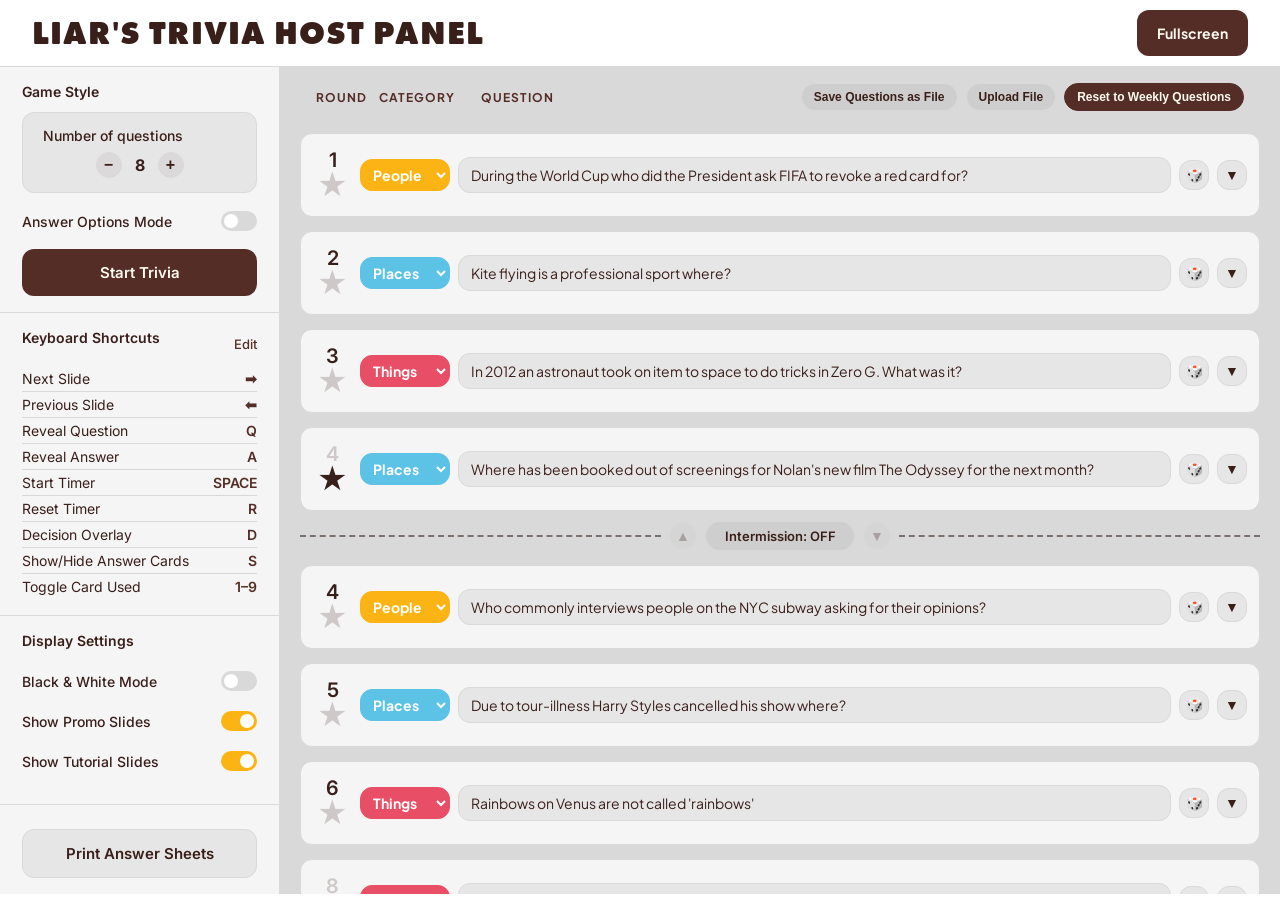
==== commit 345f3736: "Changes to Host Panel + Saving Answers - added tutorial slides toggle - added bonus round promo slid" ====
--- a/index.html
+++ b/index.html
@@ -83,6 +83,22 @@
               Show Promo Slides
             </label>
           </div>
+
+          <div class="settingRow">
+            <label class="settingToggle">
+              <input type="checkbox" id="toggleTutorials" checked>
+              <span class="settingToggleTrack"><span class="settingToggleThumb"></span></span>
+              Show Tutorial Slides
+            </label>
+          </div>
+
+          <div class="settingRow" id="bonusPromoRow" style="display:none;">
+            <label class="settingToggle">
+              <input type="checkbox" id="toggleBonusPromo" checked>
+              <span class="settingToggleTrack"><span class="settingToggleThumb"></span></span>
+              Show Bonus Promo
+            </label>
+          </div>
         </div>
 
         <div class="sidebar-spacer"></div>
--- a/style.css
+++ b/style.css
@@ -2046,7 +2046,7 @@
   user-select: none;
   text-transform: uppercase;
   letter-spacing: 1px;
-  opacity: 0.75;
+  opacity: 1;
   display: flex;
   flex-direction: column;
   align-items: center;
